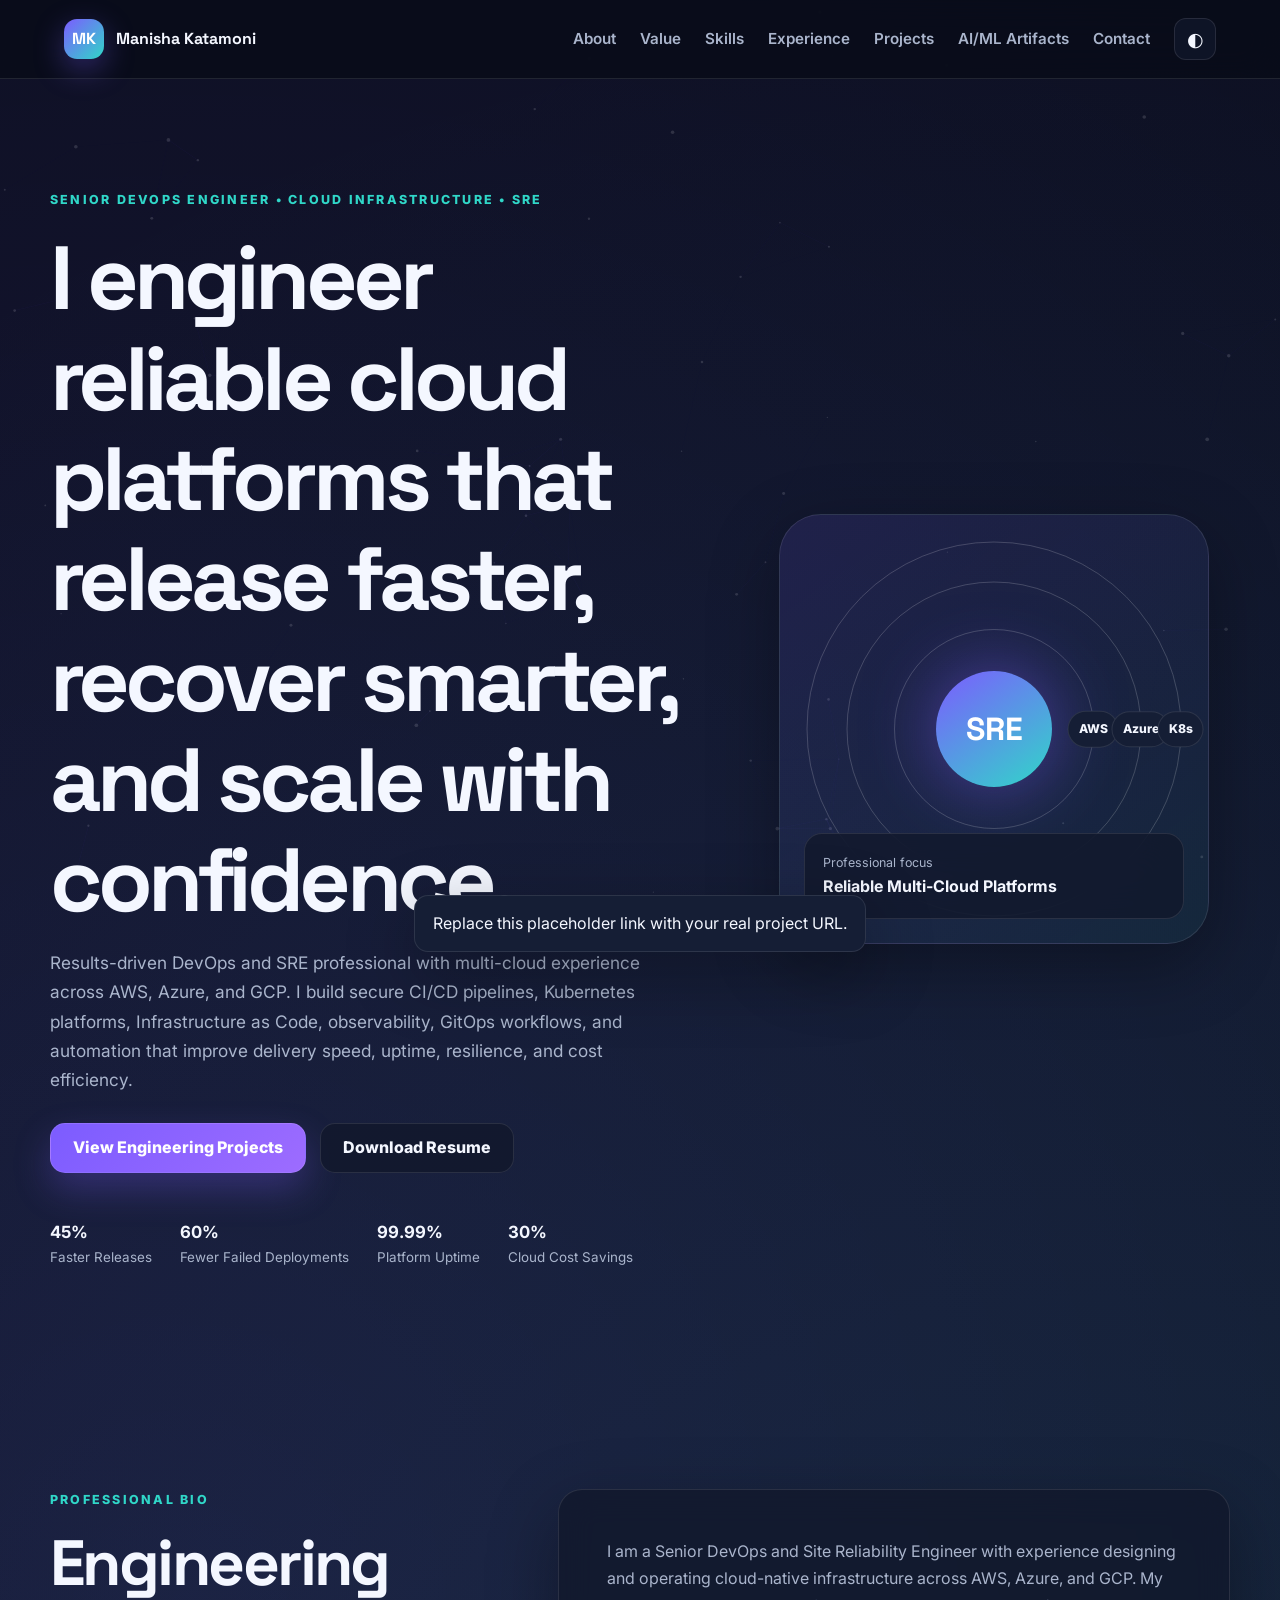
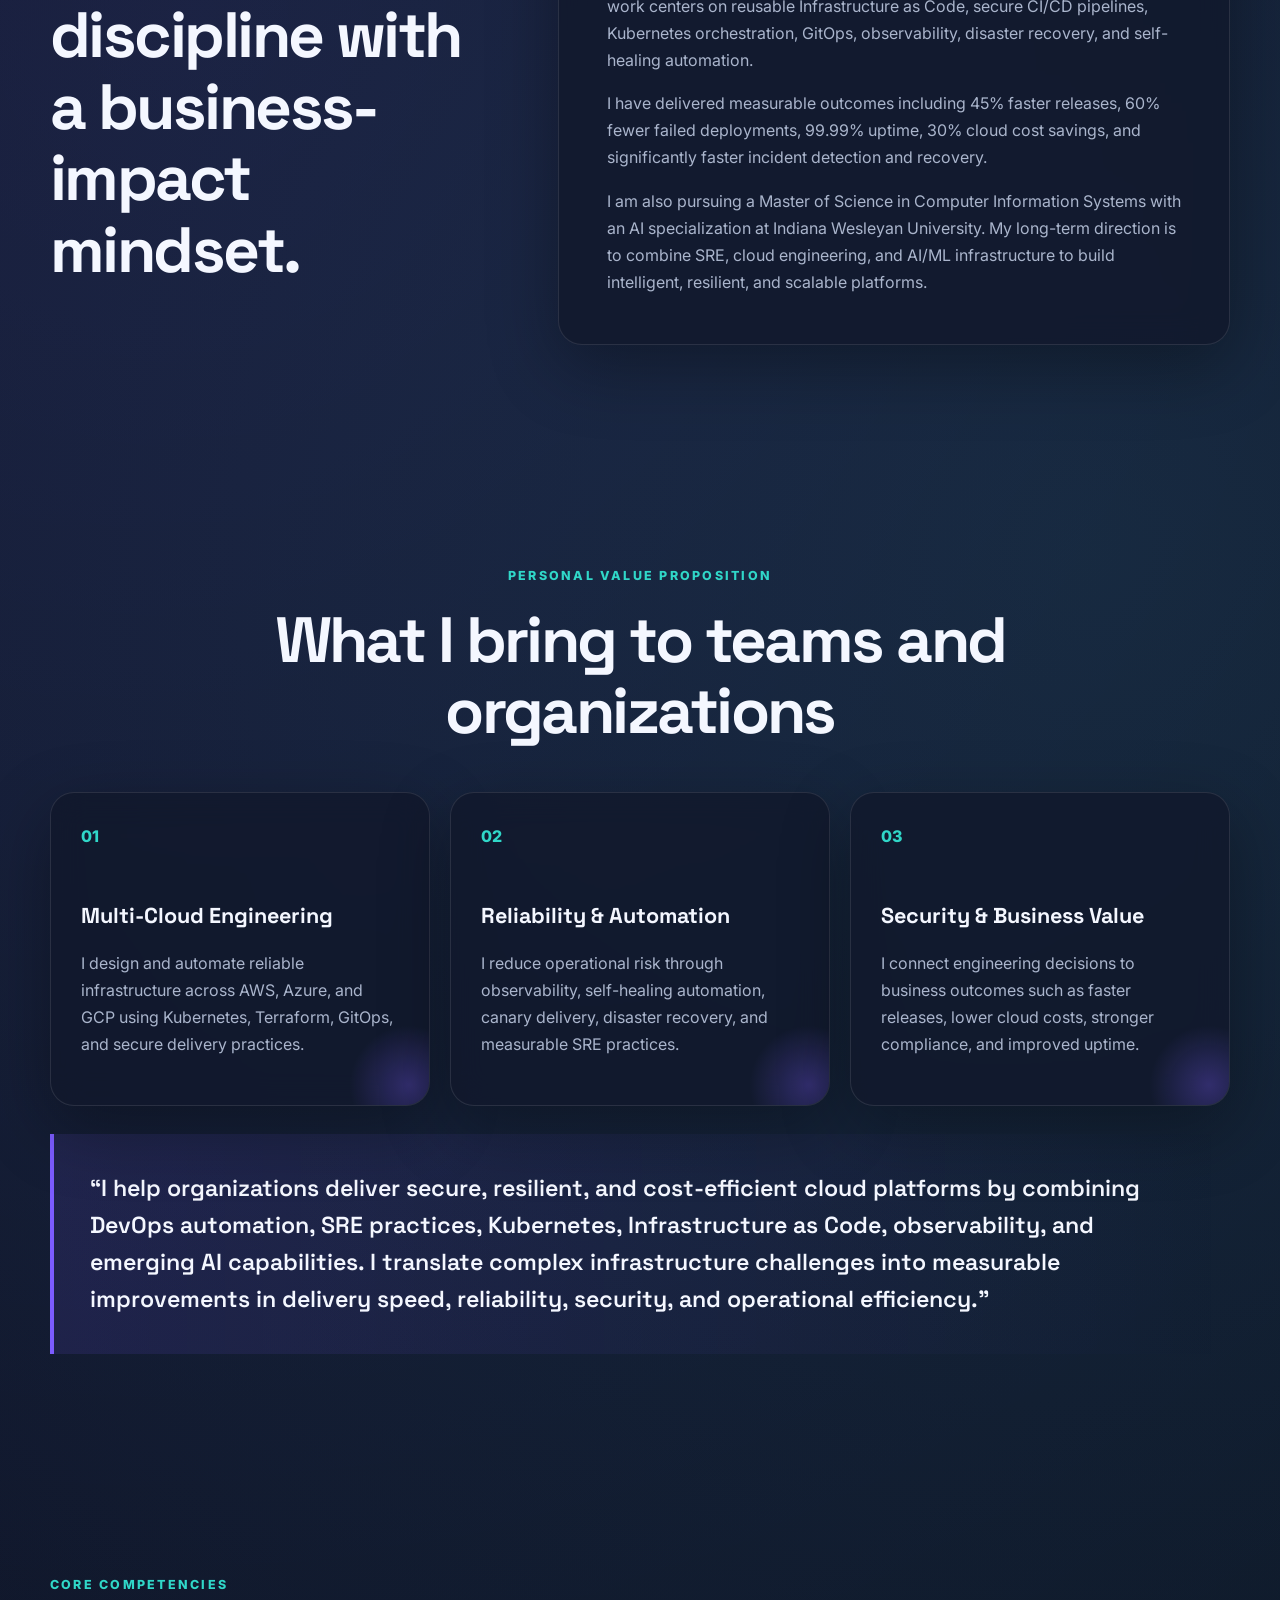
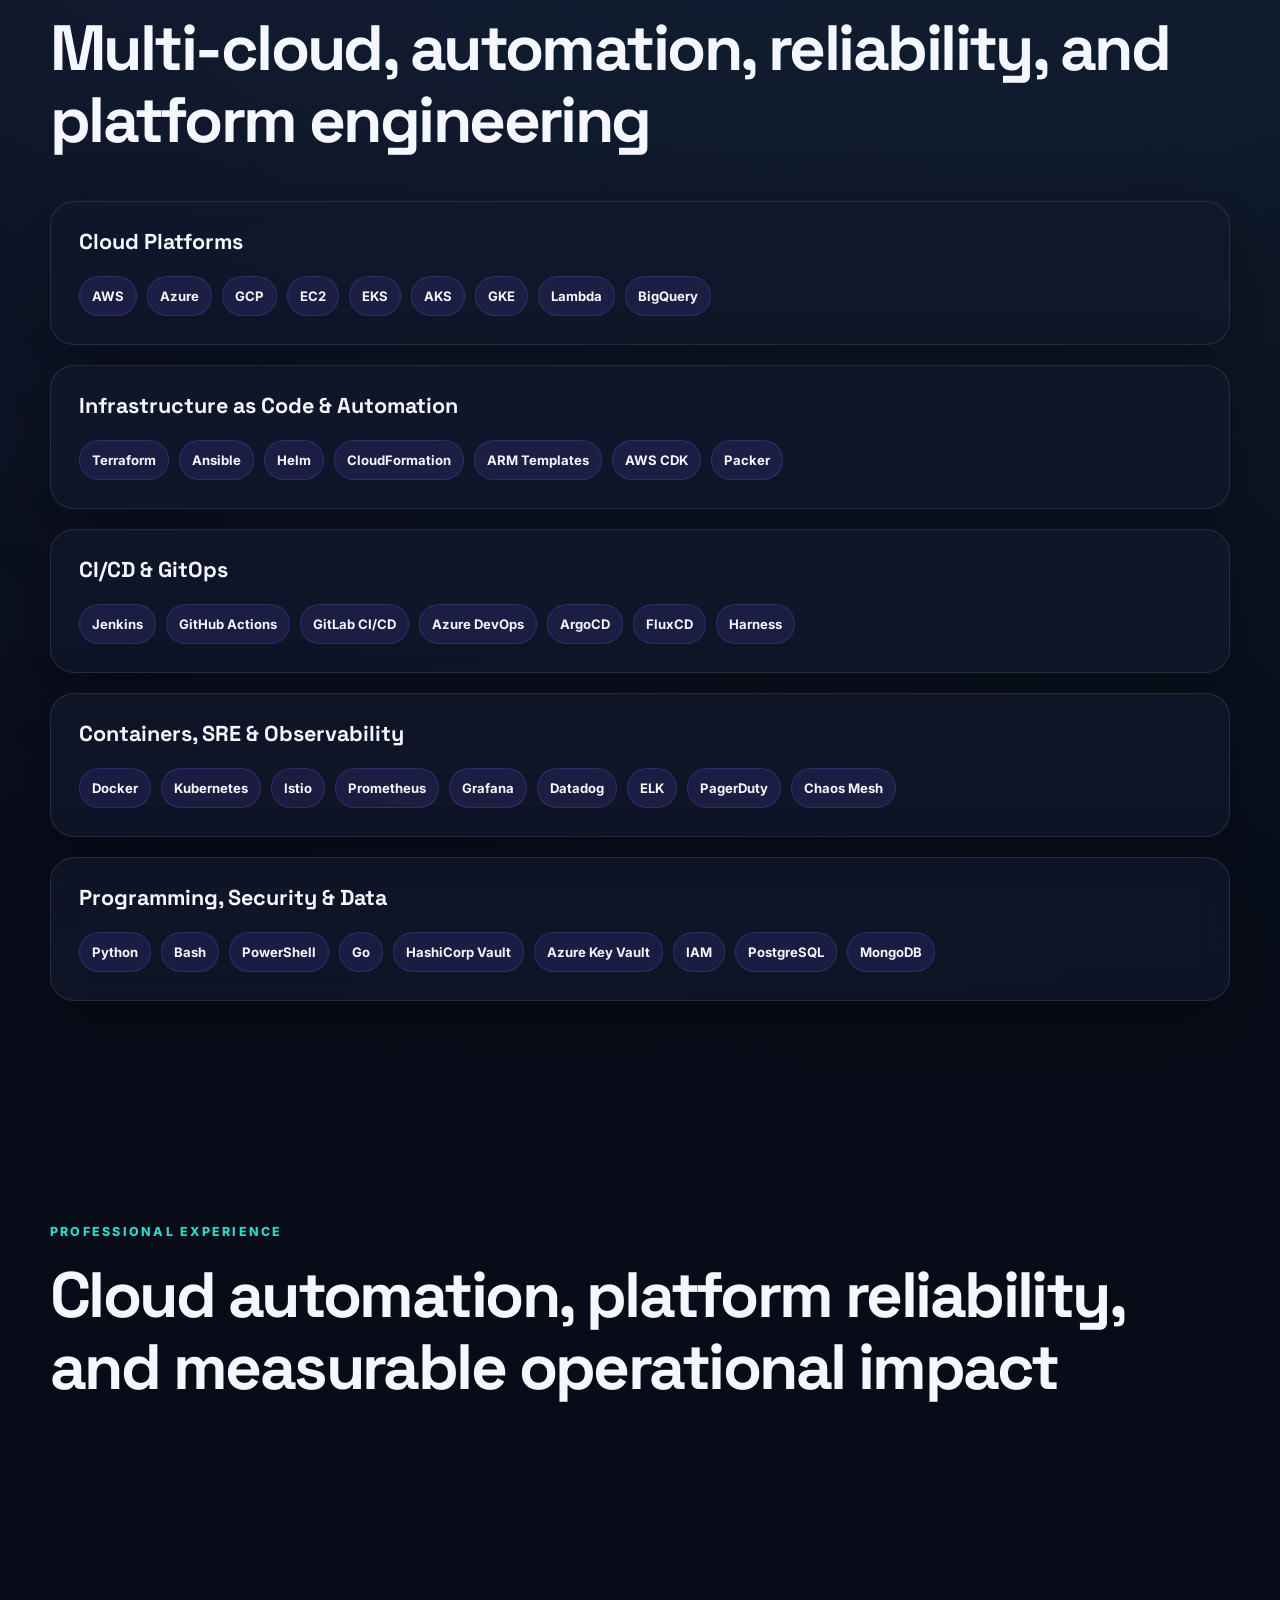
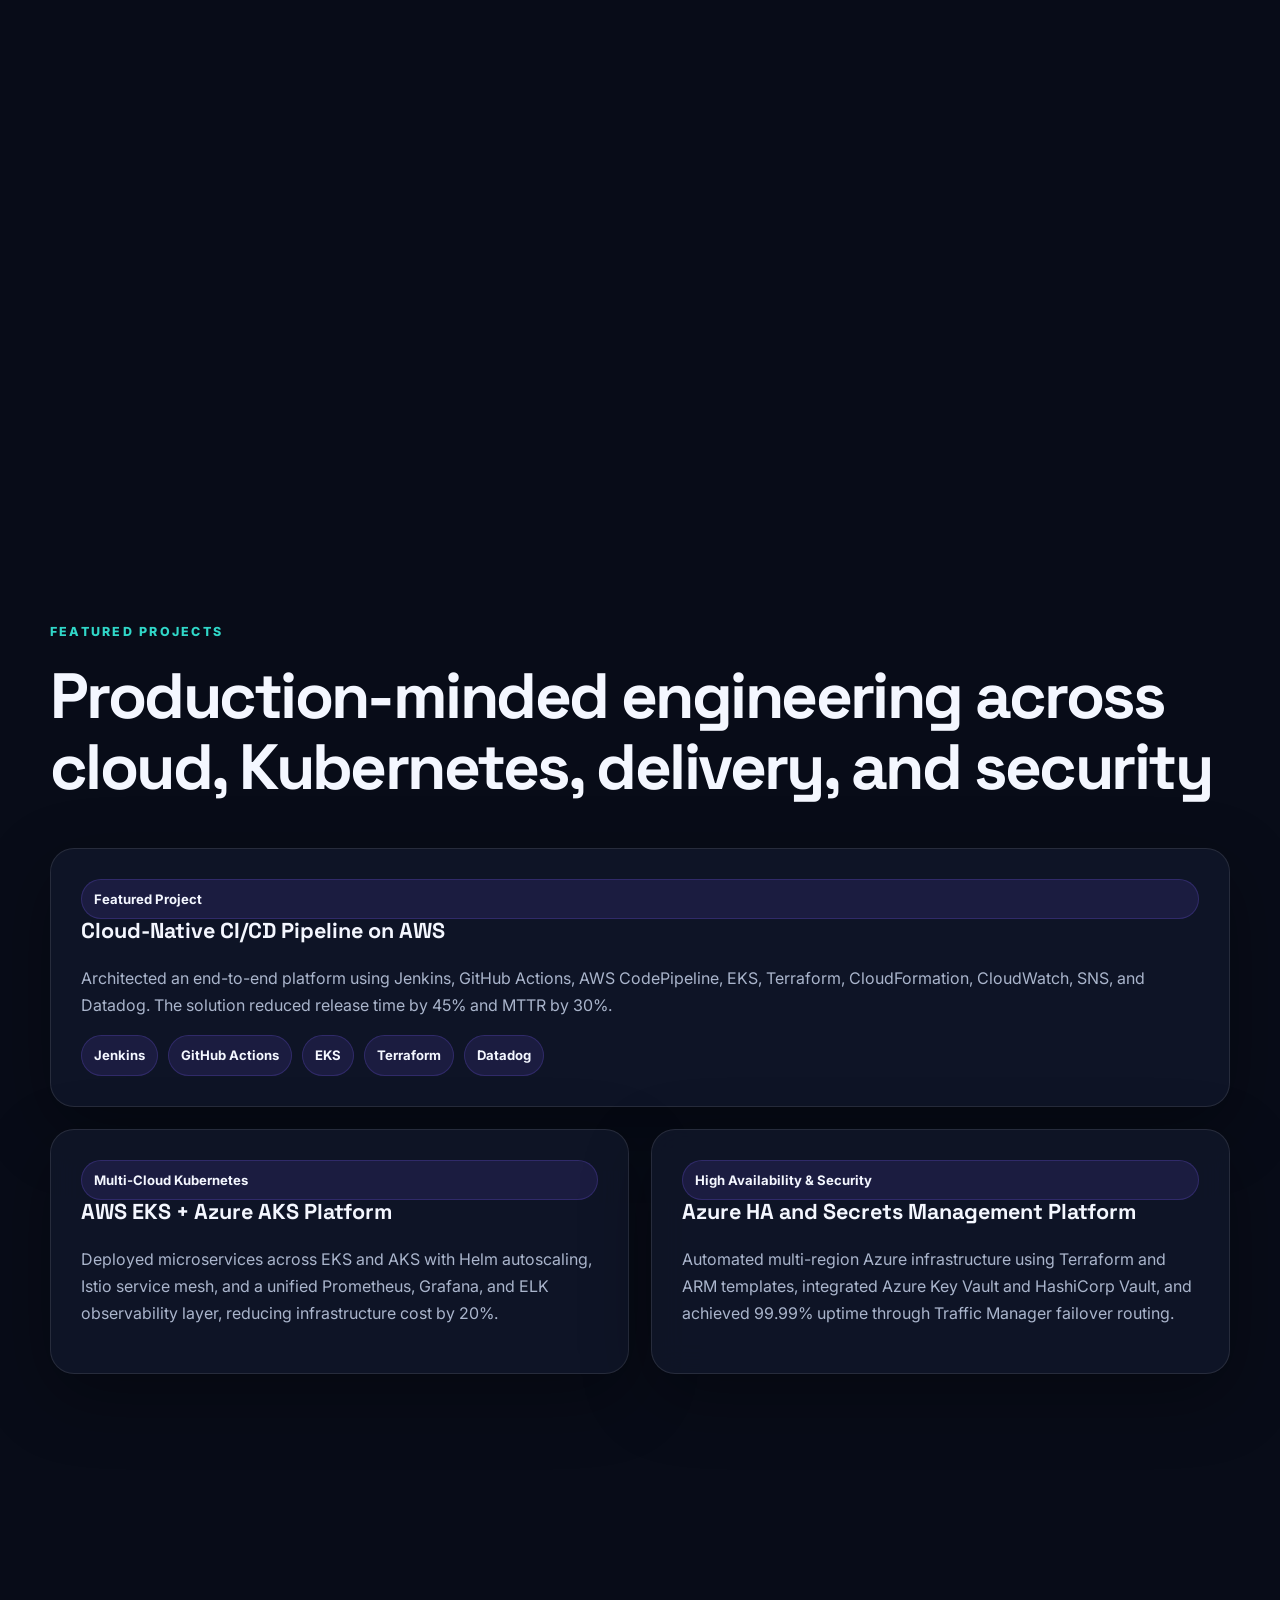
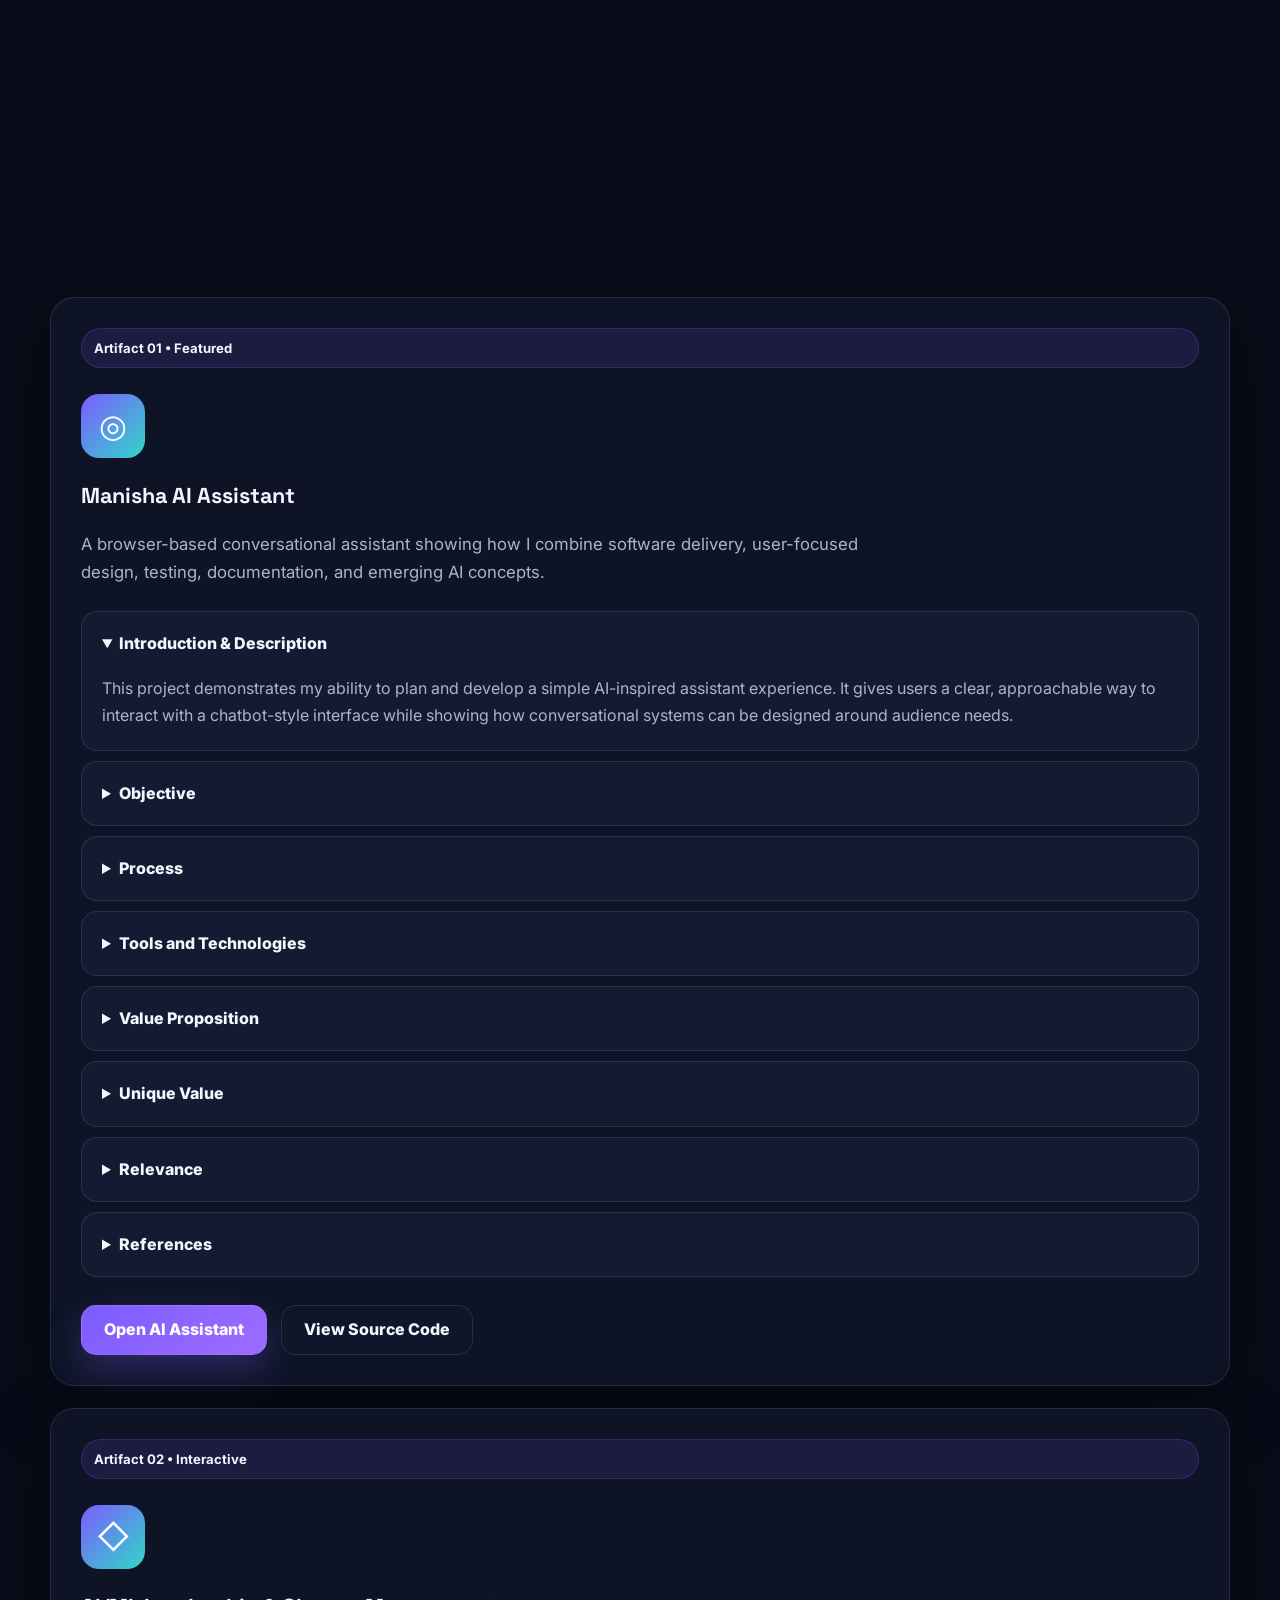
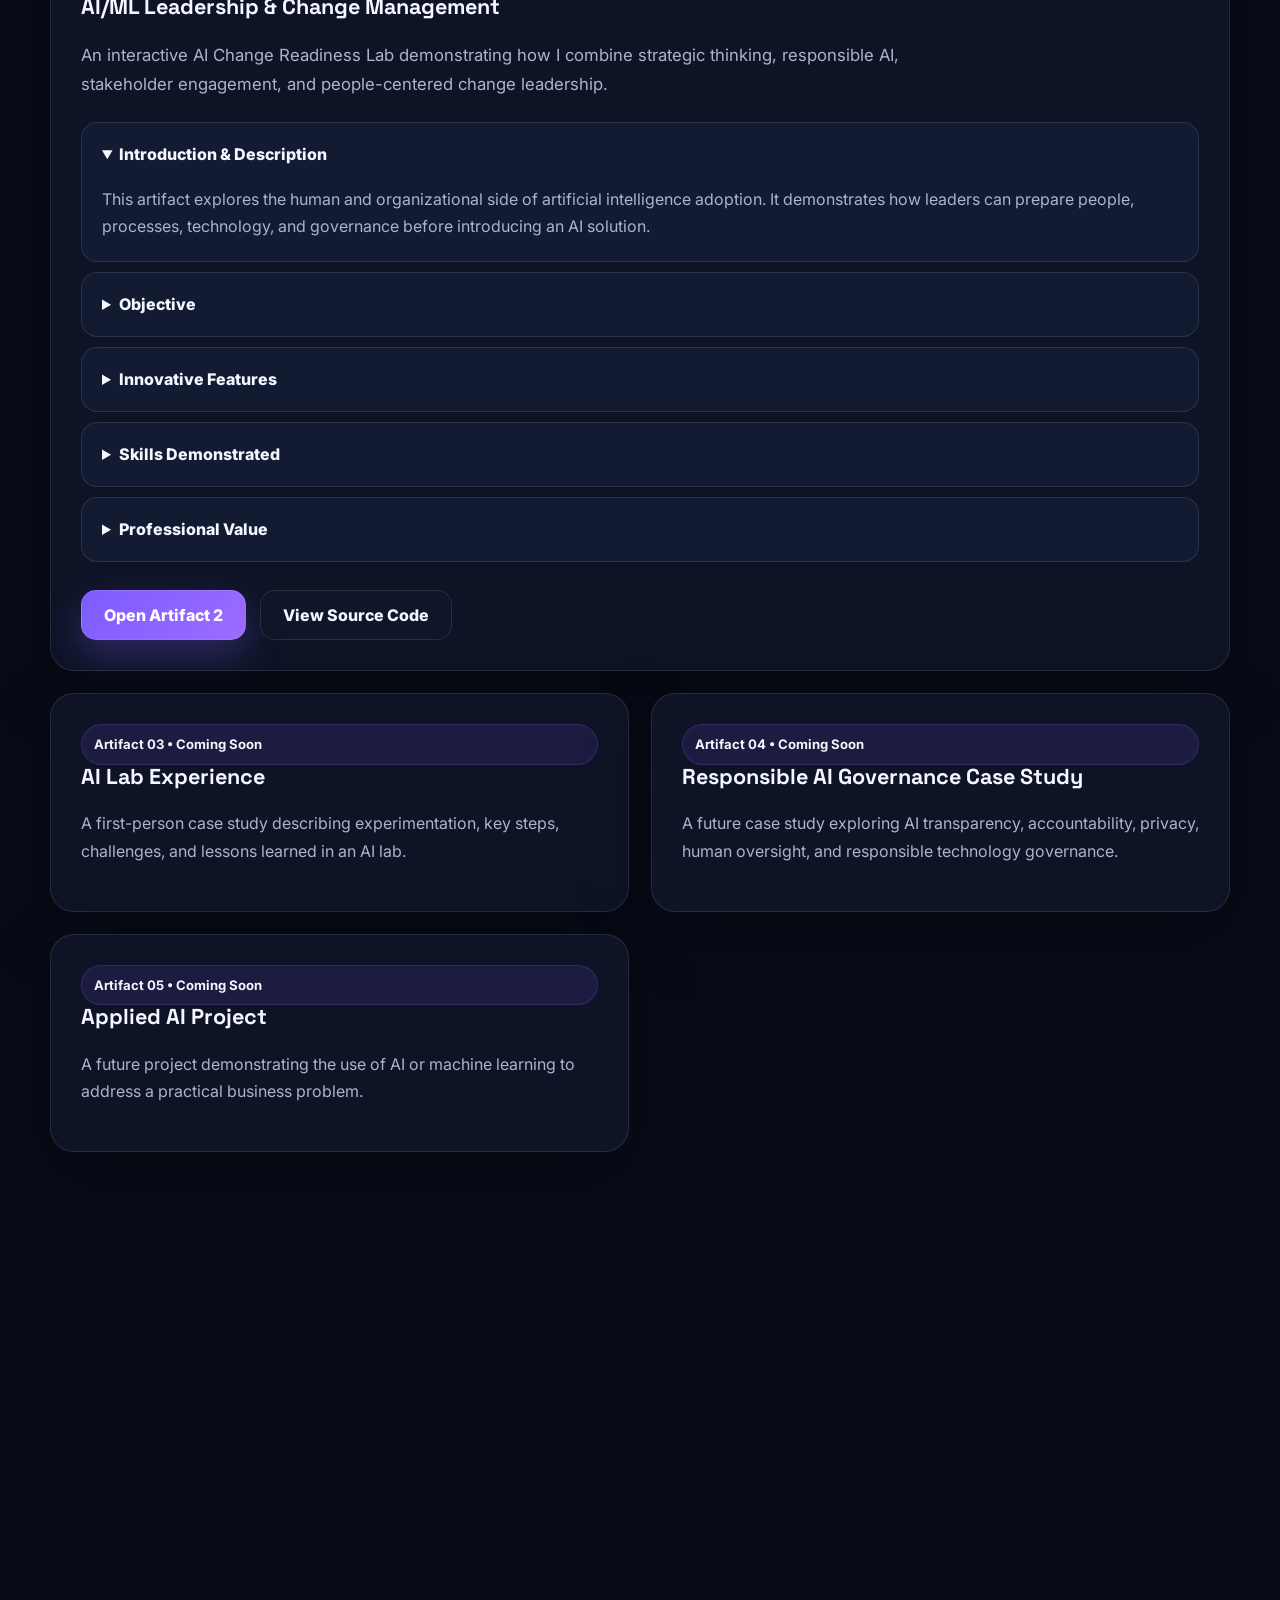
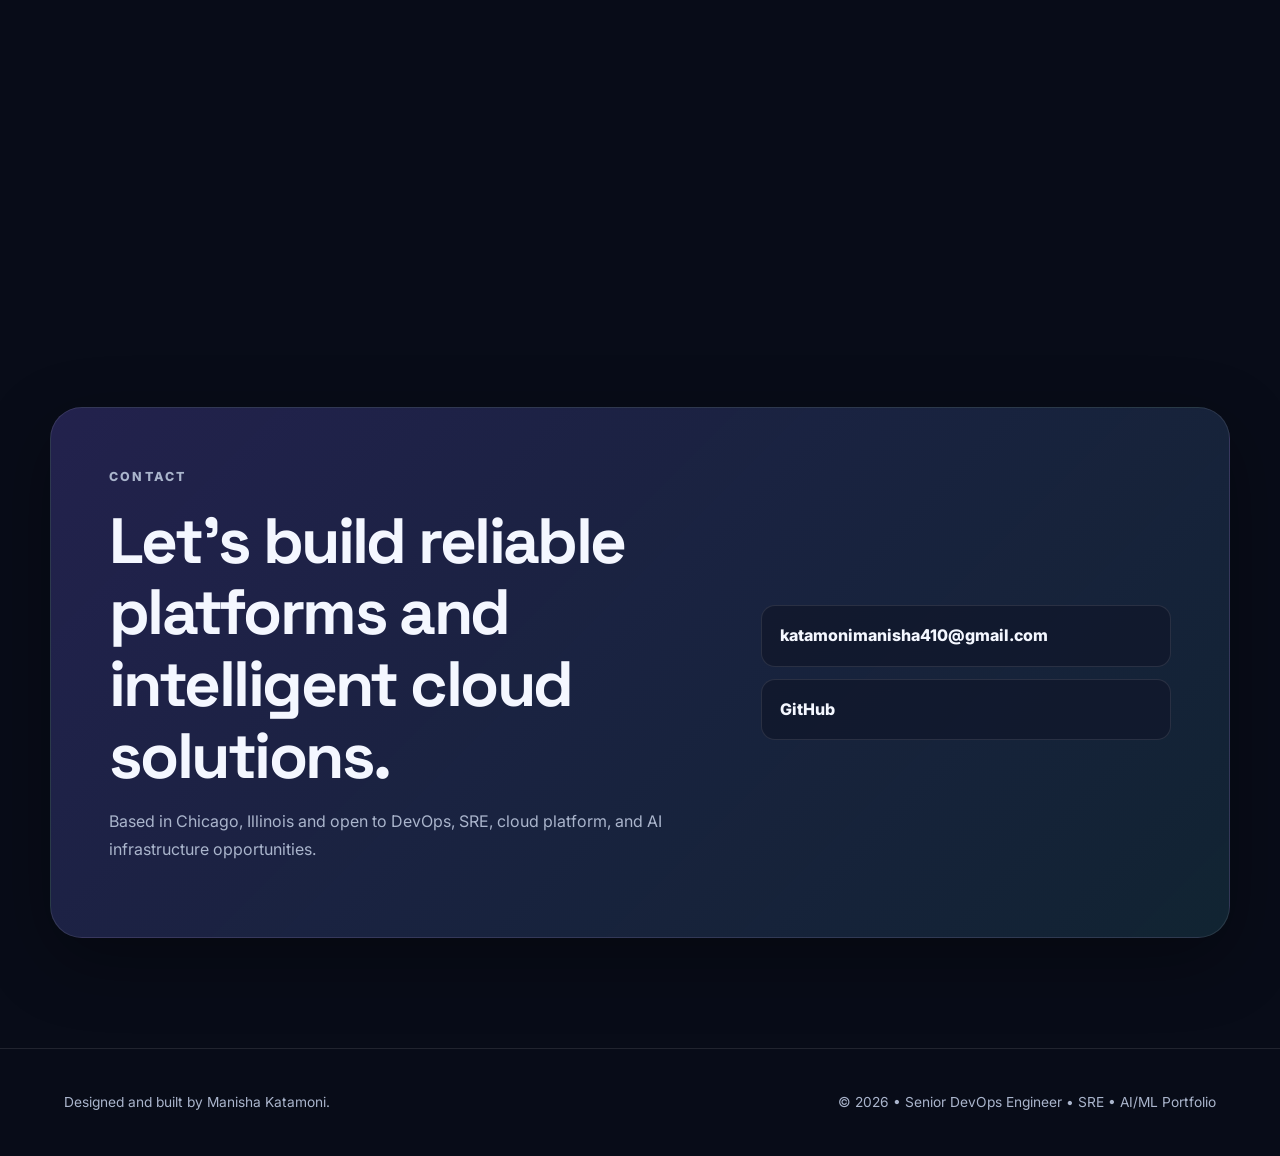
==== manisha-portfolio-github-upload/index.html @ 1274bca4 "Add Artifact 2 to professional portfolio" ====
<!DOCTYPE html>
<html lang="en">
<head>
  <meta charset="UTF-8" />
  <meta name="viewport" content="width=device-width, initial-scale=1.0" />
  <meta name="description" content="Manisha Katamoni — Senior DevOps Engineer, Cloud Infrastructure Engineer, SRE, and AI/ML graduate student." />
  <meta name="keywords" content="Manisha Katamoni, AI, Machine Learning, DevOps, Cloud, Portfolio, GitHub Pages" />
  <meta name="author" content="Manisha Katamoni" />
  <meta property="og:title" content="Manisha Katamoni | AI & ML Portfolio" />
  <meta property="og:description" content="A professional portfolio showcasing AI, ML, DevOps, cloud, and automation projects." />
  <meta property="og:type" content="website" />
  <meta name="theme-color" content="#0b1020" />
  <title>Manisha Katamoni | Senior DevOps Engineer & SRE</title>
  <link rel="icon" href="assets/favicon.svg" type="image/svg+xml" />
  <link rel="stylesheet" href="styles.css" />
</head>
<body>
  <canvas id="neuralCanvas" aria-hidden="true"></canvas>

  <header class="site-header">
    <a class="brand" href="#home" aria-label="Go to home">
      <span class="brand-mark">MK</span>
      <span>Manisha Katamoni</span>
    </a>

    <button class="menu-button" id="menuButton" aria-label="Open navigation" aria-expanded="false">
      <span></span><span></span><span></span>
    </button>

    <nav id="siteNav" aria-label="Primary navigation">
      <a href="#about">About</a>
      <a href="#value">Value</a>
      <a href="#skills">Skills</a>
      <a href="#experience">Experience</a>
      <a href="#projects">Projects</a>
      <a href="#artifacts">AI/ML Artifacts</a>
      <a href="#contact">Contact</a>
    </nav>

    <button class="theme-button" id="themeButton" aria-label="Toggle color theme">◐</button>
  </header>

  <main>
    <section class="hero section" id="home">
      <div class="hero-copy reveal">
        <p class="eyebrow">Senior DevOps Engineer • Cloud Infrastructure • SRE</p>
        <h1>I engineer reliable cloud platforms that release faster, recover smarter, and scale with confidence.</h1>
        <p class="hero-text">Results-driven DevOps and SRE professional with multi-cloud experience across AWS, Azure, and GCP. I build secure CI/CD pipelines, Kubernetes platforms, Infrastructure as Code, observability, GitOps workflows, and automation that improve delivery speed, uptime, resilience, and cost efficiency.</p>
        <div class="hero-actions">
          <a class="button primary" href="#projects">View Engineering Projects</a>
          <a class="button secondary" href="assets/Manisha_Katamoni_Resume.docx" download>Download Resume</a>
        </div>
        <div class="quick-stats" aria-label="Professional highlights">
          <div><strong>45%</strong><span>Faster Releases</span></div>
          <div><strong>60%</strong><span>Fewer Failed Deployments</span></div>
          <div><strong>99.99%</strong><span>Platform Uptime</span></div>
          <div><strong>30%</strong><span>Cloud Cost Savings</span></div>
        </div>
      </div>
      <div class="hero-visual reveal">
        <div class="orbit-card">
          <div class="core">SRE</div>
          <span class="orbit orbit-one"><i>AWS</i></span>
          <span class="orbit orbit-two"><i>Azure</i></span>
          <span class="orbit orbit-three"><i>K8s</i></span>
          <div class="signal-card"><span>Professional focus</span><strong>Reliable Multi-Cloud Platforms</strong></div>
        </div>
      </div>
    </section>

    <section class="section two-column" id="about">
      <div class="section-heading reveal"><p class="eyebrow">Professional Bio</p><h2>Engineering discipline with a business-impact mindset.</h2></div>
      <div class="content-card reveal">
        <p>I am a Senior DevOps and Site Reliability Engineer with experience designing and operating cloud-native infrastructure across AWS, Azure, and GCP. My work centers on reusable Infrastructure as Code, secure CI/CD pipelines, Kubernetes orchestration, GitOps, observability, disaster recovery, and self-healing automation.</p>
        <p>I have delivered measurable outcomes including 45% faster releases, 60% fewer failed deployments, 99.99% uptime, 30% cloud cost savings, and significantly faster incident detection and recovery.</p>
        <p>I am also pursuing a Master of Science in Computer Information Systems with an AI specialization at Indiana Wesleyan University. My long-term direction is to combine SRE, cloud engineering, and AI/ML infrastructure to build intelligent, resilient, and scalable platforms.</p>
      </div>
    </section>

    <section class="section value-section" id="value">
      <div class="section-heading centered reveal">
        <p class="eyebrow">Personal Value Proposition</p>
        <h2>What I bring to teams and organizations</h2>
      </div>

      <div class="value-grid">
        <article class="value-card reveal">
          <span class="card-number">01</span>
          <h3>Multi-Cloud Engineering</h3>
          <p>I design and automate reliable infrastructure across AWS, Azure, and GCP using Kubernetes, Terraform, GitOps, and secure delivery practices.</p>
        </article>

        <article class="value-card reveal">
          <span class="card-number">02</span>
          <h3>Reliability & Automation</h3>
          <p>I reduce operational risk through observability, self-healing automation, canary delivery, disaster recovery, and measurable SRE practices.</p>
        </article>

        <article class="value-card reveal">
          <span class="card-number">03</span>
          <h3>Security & Business Value</h3>
          <p>I connect engineering decisions to business outcomes such as faster releases, lower cloud costs, stronger compliance, and improved uptime.</p>
        </article>
      </div>

      <blockquote class="statement reveal">“I help organizations deliver secure, resilient, and cost-efficient cloud platforms by combining DevOps automation, SRE practices, Kubernetes, Infrastructure as Code, observability, and emerging AI capabilities. I translate complex infrastructure challenges into measurable improvements in delivery speed, reliability, security, and operational efficiency.”</blockquote>
    </section>

    <section class="section" id="skills">
      <div class="section-heading reveal"><p class="eyebrow">Core Competencies</p><h2>Multi-cloud, automation, reliability, and platform engineering</h2></div>
      <div class="skills-layout">
        <div class="skill-group reveal"><h3>Cloud Platforms</h3><div class="tag-list"><span>AWS</span><span>Azure</span><span>GCP</span><span>EC2</span><span>EKS</span><span>AKS</span><span>GKE</span><span>Lambda</span><span>BigQuery</span></div></div>
        <div class="skill-group reveal"><h3>Infrastructure as Code & Automation</h3><div class="tag-list"><span>Terraform</span><span>Ansible</span><span>Helm</span><span>CloudFormation</span><span>ARM Templates</span><span>AWS CDK</span><span>Packer</span></div></div>
        <div class="skill-group reveal"><h3>CI/CD & GitOps</h3><div class="tag-list"><span>Jenkins</span><span>GitHub Actions</span><span>GitLab CI/CD</span><span>Azure DevOps</span><span>ArgoCD</span><span>FluxCD</span><span>Harness</span></div></div>
        <div class="skill-group reveal"><h3>Containers, SRE & Observability</h3><div class="tag-list"><span>Docker</span><span>Kubernetes</span><span>Istio</span><span>Prometheus</span><span>Grafana</span><span>Datadog</span><span>ELK</span><span>PagerDuty</span><span>Chaos Mesh</span></div></div>
        <div class="skill-group reveal"><h3>Programming, Security & Data</h3><div class="tag-list"><span>Python</span><span>Bash</span><span>PowerShell</span><span>Go</span><span>HashiCorp Vault</span><span>Azure Key Vault</span><span>IAM</span><span>PostgreSQL</span><span>MongoDB</span></div></div>
      </div>
    </section>


    <section class="section" id="experience">
      <div class="section-heading reveal"><p class="eyebrow">Professional Experience</p><h2>Cloud automation, platform reliability, and measurable operational impact</h2></div>
      <div class="artifact-grid">
        <article class="artifact-card featured reveal"><div class="artifact-badge">Jan 2024 – Apr 2026</div><h3>DevOps Engineer — Biztegy Analytics Inc</h3><p>Built reusable Terraform modules and Ansible playbooks, deployed AKS workloads with Docker and Helm, accelerated release velocity through GitHub Actions and Jenkins, reduced AWS costs, strengthened observability, and integrated Azure Key Vault and HashiCorp Vault.</p><div class="tag-list"><span>40% faster provisioning</span><span>45% faster releases</span><span>30% lower cloud cost</span><span>99.99% uptime</span></div></article>
        <article class="artifact-card reveal"><div class="artifact-badge">Jan 2023 – Jan 2024</div><h3>Site Reliability Engineer — MAXSOFT</h3><p>Defined SLIs and SLOs, automated Kubernetes recovery with Python and Ansible, introduced canary delivery and ArgoCD, optimized EKS autoscaling, and designed disaster recovery with a two-hour RTO and 30-minute RPO.</p></article>
        <article class="artifact-card reveal"><div class="artifact-badge">Oct 2020 – Dec 2021</div><h3>AWS DevOps Engineer Intern — RSM Technologies</h3><p>Automated AWS deployments with Jenkins and GitHub Actions, improved IAM and VPC security, introduced Terraform and CloudFormation, deployed Docker workloads to ECS Fargate, and created CloudWatch and SNS monitoring.</p></article>
      </div>
    </section>

    <section class="section" id="projects">
      <div class="section-heading reveal"><p class="eyebrow">Featured Projects</p><h2>Production-minded engineering across cloud, Kubernetes, delivery, and security</h2></div>
      <div class="artifact-grid">
        <article class="artifact-card featured reveal"><div class="artifact-badge">Featured Project</div><h3>Cloud-Native CI/CD Pipeline on AWS</h3><p>Architected an end-to-end platform using Jenkins, GitHub Actions, AWS CodePipeline, EKS, Terraform, CloudFormation, CloudWatch, SNS, and Datadog. The solution reduced release time by 45% and MTTR by 30%.</p><div class="tag-list"><span>Jenkins</span><span>GitHub Actions</span><span>EKS</span><span>Terraform</span><span>Datadog</span></div></article>
        <article class="artifact-card reveal"><div class="artifact-badge">Multi-Cloud Kubernetes</div><h3>AWS EKS + Azure AKS Platform</h3><p>Deployed microservices across EKS and AKS with Helm autoscaling, Istio service mesh, and a unified Prometheus, Grafana, and ELK observability layer, reducing infrastructure cost by 20%.</p></article>
        <article class="artifact-card reveal"><div class="artifact-badge">High Availability & Security</div><h3>Azure HA and Secrets Management Platform</h3><p>Automated multi-region Azure infrastructure using Terraform and ARM templates, integrated Azure Key Vault and HashiCorp Vault, and achieved 99.99% uptime through Traffic Manager failover routing.</p></article>
      </div>
    </section>

    <section class="section" id="artifacts">
      <div class="section-heading reveal">
        <p class="eyebrow">AI/ML Professional Portfolio</p>
        <h2>Extending cloud and DevOps expertise into intelligent systems</h2>
        <p class="section-intro">
          Each artifact explains what I created, why I created it, how I completed it, and the value
          it provides to instructors, recruiters, technical teams, and other learners.
        </p>
      </div>

      <div class="artifact-grid">
        <article class="artifact-card featured reveal">
          <div class="artifact-badge">Artifact 01 • Featured</div>
          <div class="artifact-icon">◎</div>
          <h3>Manisha AI Assistant</h3>
          <p class="artifact-summary">
            A browser-based conversational assistant showing how I combine software delivery, user-focused design, testing, documentation, and emerging AI concepts.
          </p>

          <div class="artifact-details">
            <details open>
              <summary>Introduction & Description</summary>
              <p>
                This project demonstrates my ability to plan and develop a simple AI-inspired
                assistant experience. It gives users a clear, approachable way to interact with a
                chatbot-style interface while showing how conversational systems can be designed
                around audience needs.
              </p>
            </details>

            <details>
              <summary>Objective</summary>
              <p>
                To understand the fundamentals of AI assistants and create an accessible application
                that demonstrates conversation flow, user interaction, testing, and practical software delivery.
              </p>
            </details>

            <details>
              <summary>Process</summary>
              <ol>
                <li>Defined the assistant's purpose, audience, rules, and success criteria.</li>
                <li>Designed a simple conversation flow and user interface.</li>
                <li>Developed the project using browser-based technologies.</li>
                <li>Created test scenarios for expected and unexpected user inputs.</li>
                <li>Published the project so an instructor or recruiter could access it.</li>
              </ol>
            </details>

            <details>
              <summary>Tools and Technologies</summary>
              <p>HTML, CSS, JavaScript, Git, GitHub, GitHub Pages, and generative AI for planning and testing.</p>
            </details>

            <details>
              <summary>Value Proposition</summary>
              <p>
                This artifact demonstrates that I can translate AI concepts into a practical and
                understandable user experience while applying software development, documentation,
                testing, and deployment skills.
              </p>
            </details>

            <details>
              <summary>Unique Value</summary>
              <p>
                The project connects my existing engineering background with my developing AI skills.
                It shows not only that I can build a working application, but also that I can explain
                its purpose and make it accessible to a broad audience.
              </p>
            </details>

            <details>
              <summary>Relevance</summary>
              <p>
                This artifact is relevant to instructors, hiring managers, and technical teams because
                it provides visible evidence of problem-solving, communication, web development,
                project organization, and AI-focused learning.
              </p>
            </details>

            <details>
              <summary>References</summary>
              <p>GitHub documentation, course learning materials, and project testing notes.</p>
            </details>
          </div>

          <div class="artifact-actions">
            <a class="button primary" href="https://m25022000.github.io/manisha-AI-Assistent/" target="_blank" rel="noreferrer">Open AI Assistant</a>
            <a class="button secondary" href="https://github.com/m25022000/manisha-AI-Assistent" target="_blank" rel="noreferrer">View Source Code</a>
          </div>
        </article>

        <article class="artifact-card featured reveal">
          <div class="artifact-badge">Artifact 02 • Interactive</div>
          <div class="artifact-icon">◇</div>
          <h3>AI/ML Leadership & Change Management</h3>
          <p class="artifact-summary">
            An interactive AI Change Readiness Lab demonstrating how I combine strategic thinking,
            responsible AI, stakeholder engagement, and people-centered change leadership.
          </p>

          <div class="artifact-details">
            <details open>
              <summary>Introduction & Description</summary>
              <p>
                This artifact explores the human and organizational side of artificial intelligence
                adoption. It demonstrates how leaders can prepare people, processes, technology, and
                governance before introducing an AI solution.
              </p>
            </details>

            <details>
              <summary>Objective</summary>
              <p>
                To demonstrate my ability to evaluate organizational AI readiness, communicate change,
                address stakeholder concerns, and support responsible adoption of intelligent technologies.
              </p>
            </details>

            <details>
              <summary>Innovative Features</summary>
              <p>
                The artifact includes an interactive AI Change Readiness Lab with readiness indicators
                for people, process, technology, and governance. It also includes a Leadership Decision
                Simulator for employee resistance, ethical concerns, skills gaps, and low adoption.
              </p>
            </details>

            <details>
              <summary>Skills Demonstrated</summary>
              <p>
                AI leadership, change management, strategic planning, responsible AI, communication,
                stakeholder engagement, decision-making, and continuous learning.
              </p>
            </details>

            <details>
              <summary>Professional Value</summary>
              <p>
                This artifact shows that I understand both the technical and human dimensions of AI
                transformation. It is relevant to AI/ML leadership, DevOps, cloud architecture, platform
                engineering, technology consulting, and organizational change roles.
              </p>
            </details>
          </div>

          <div class="artifact-actions">
            <a class="button primary" href="artifact-2/" target="_blank" rel="noreferrer">Open Artifact 2</a>
            <a class="button secondary" href="https://github.com/m25022000/manisha-portfolio/tree/main/artifact-2" target="_blank" rel="noreferrer">View Source Code</a>
          </div>
        </article>

        <article class="artifact-card reveal">
          <div class="artifact-badge">Artifact 03 • Coming Soon</div>
          <h3>AI Lab Experience</h3>
          <p>A first-person case study describing experimentation, key steps, challenges, and lessons learned in an AI lab.</p>
        </article>

        <article class="artifact-card reveal">
          <div class="artifact-badge">Artifact 04 • Coming Soon</div>
          <h3>Responsible AI Governance Case Study</h3>
          <p>A future case study exploring AI transparency, accountability, privacy, human oversight, and responsible technology governance.</p>
        </article>

        <article class="artifact-card reveal">
          <div class="artifact-badge">Artifact 05 • Coming Soon</div>
          <h3>Applied AI Project</h3>
          <p>A future project demonstrating the use of AI or machine learning to address a practical business problem.</p>
        </article>
      </div>
    </section>

    <section class="section journey">
      <div class="section-heading reveal">
        <p class="eyebrow">Learning Journey</p>
        <h2>How I approach professional growth</h2>
      </div>

      <div class="journey-track">
        <div class="journey-step reveal"><span>1</span><h3>Explore</h3><p>Learn new concepts and examine how they are used.</p></div>
        <div class="journey-step reveal"><span>2</span><h3>Apply</h3><p>Turn knowledge into a project, experiment, or artifact.</p></div>
        <div class="journey-step reveal"><span>3</span><h3>Reflect</h3><p>Identify lessons, challenges, feedback, and improvements.</p></div>
        <div class="journey-step reveal"><span>4</span><h3>Share</h3><p>Communicate the work clearly for a specific audience.</p></div>
      </div>
    </section>

    <section class="section contact-section" id="contact">
      <div class="contact-card reveal">
        <div>
          <p class="eyebrow">Contact</p>
          <h2>Let’s build reliable platforms and intelligent cloud solutions.</h2>
          <p>
            Based in Chicago, Illinois and open to DevOps, SRE, cloud platform, and AI infrastructure opportunities.
          </p>
        </div>

        <div class="contact-links">
          <a href="mailto:katamonimanisha410@gmail.com">katamonimanisha410@gmail.com</a>
          <a href="https://github.com/m25022000" target="_blank" rel="noreferrer">GitHub</a>
        </div>
      </div>
    </section>
  </main>

  <footer>
    <p>Designed and built by Manisha Katamoni.</p>
    <p>© <span id="currentYear"></span> • Senior DevOps Engineer • SRE • AI/ML Portfolio</p>
  </footer>

  <div class="toast" id="toast" role="status" aria-live="polite">
    Replace this placeholder link with your real project URL.
  </div>

  <script src="script.js"></script>
</body>
</html>
---- manisha-portfolio-github-upload/styles.css ----
@import url('https://fonts.googleapis.com/css2?family=Inter:wght@400;500;600;700;800&family=Space+Grotesk:wght@500;600;700&display=swap');

:root {
  --bg: #080c18;
  --bg-soft: #10172a;
  --surface: rgba(17, 24, 43, 0.78);
  --surface-strong: #151e35;
  --text: #f4f7ff;
  --muted: #aab5cc;
  --line: rgba(255,255,255,.1);
  --accent: #7c5cff;
  --accent-2: #30d7c8;
  --accent-3: #ffb86b;
  --shadow: 0 22px 70px rgba(0,0,0,.32);
  --radius: 24px;
}

body.light {
  --bg: #f5f7fb;
  --bg-soft: #e9edf6;
  --surface: rgba(255,255,255,.82);
  --surface-strong: #ffffff;
  --text: #12182a;
  --muted: #5d6880;
  --line: rgba(18,24,42,.1);
  --shadow: 0 22px 60px rgba(31,45,80,.12);
}

* { box-sizing: border-box; }

html {
  scroll-behavior: smooth;
  scroll-padding-top: 90px;
}

body {
  margin: 0;
  background:
    radial-gradient(circle at 15% 15%, rgba(124,92,255,.15), transparent 30%),
    radial-gradient(circle at 85% 20%, rgba(48,215,200,.12), transparent 25%),
    var(--bg);
  color: var(--text);
  font-family: Inter, sans-serif;
  line-height: 1.7;
  transition: background .3s ease, color .3s ease;
}

a { color: inherit; text-decoration: none; }
button { font: inherit; }

#neuralCanvas {
  position: fixed;
  inset: 0;
  width: 100%;
  height: 100%;
  z-index: -1;
  opacity: .45;
  pointer-events: none;
}

.site-header {
  position: sticky;
  top: 0;
  z-index: 20;
  display: grid;
  grid-template-columns: auto 1fr auto;
  align-items: center;
  gap: 24px;
  padding: 18px clamp(20px, 5vw, 72px);
  background: color-mix(in srgb, var(--bg) 78%, transparent);
  backdrop-filter: blur(18px);
  border-bottom: 1px solid var(--line);
}

.brand {
  display: flex;
  align-items: center;
  gap: 12px;
  font-family: "Space Grotesk", sans-serif;
  font-weight: 700;
}

.brand-mark {
  display: grid;
  place-items: center;
  width: 40px;
  height: 40px;
  border-radius: 13px;
  background: linear-gradient(135deg, var(--accent), var(--accent-2));
  color: white;
  box-shadow: 0 10px 30px rgba(124,92,255,.35);
}

nav {
  justify-self: end;
  display: flex;
  gap: 24px;
}

nav a {
  color: var(--muted);
  font-size: .95rem;
  font-weight: 600;
  transition: color .2s ease;
}

nav a:hover { color: var(--text); }

.theme-button,
.menu-button {
  border: 1px solid var(--line);
  background: var(--surface);
  color: var(--text);
  border-radius: 12px;
  cursor: pointer;
}

.theme-button {
  width: 42px;
  height: 42px;
  font-size: 1.2rem;
}

.menu-button {
  display: none;
  width: 44px;
  height: 44px;
  padding: 10px;
}

.menu-button span {
  display: block;
  height: 2px;
  margin: 5px 0;
  background: currentColor;
}

.section {
  width: min(1180px, calc(100% - 40px));
  margin: 0 auto;
  padding: 110px 0;
}

.hero {
  min-height: calc(100vh - 78px);
  display: grid;
  grid-template-columns: 1.15fr .85fr;
  align-items: center;
  gap: 70px;
}

.eyebrow {
  margin: 0 0 18px;
  color: var(--accent-2);
  font-size: .78rem;
  font-weight: 800;
  letter-spacing: .18em;
  text-transform: uppercase;
}

h1, h2, h3 {
  font-family: "Space Grotesk", sans-serif;
  line-height: 1.12;
}

h1 {
  margin: 0;
  font-size: clamp(3rem, 7vw, 6.4rem);
  letter-spacing: -.055em;
  max-width: 920px;
}

h2 {
  margin: 0;
  font-size: clamp(2.2rem, 5vw, 4.5rem);
  letter-spacing: -.04em;
}

h3 { margin-top: 0; font-size: 1.35rem; }

.hero-text,
.section-intro {
  max-width: 760px;
  color: var(--muted);
  font-size: 1.08rem;
}

.hero-actions,
.artifact-actions {
  display: flex;
  flex-wrap: wrap;
  gap: 14px;
  margin-top: 28px;
}

.button {
  display: inline-flex;
  align-items: center;
  justify-content: center;
  min-height: 50px;
  padding: 0 22px;
  border-radius: 15px;
  border: 1px solid var(--line);
  font-weight: 800;
  transition: transform .2s ease, box-shadow .2s ease, background .2s ease;
}

.button:hover { transform: translateY(-2px); }

.button.primary {
  background: linear-gradient(135deg, var(--accent), #9d6cff);
  color: #fff;
  box-shadow: 0 16px 36px rgba(124,92,255,.28);
}

.button.secondary { background: var(--surface); }

.quick-stats {
  display: flex;
  flex-wrap: wrap;
  gap: 28px;
  margin-top: 45px;
}

.quick-stats div {
  display: flex;
  flex-direction: column;
}

.quick-stats strong { font-size: 1.05rem; }
.quick-stats span { color: var(--muted); font-size: .84rem; }

.hero-visual {
  min-height: 520px;
  display: grid;
  place-items: center;
}

.orbit-card {
  position: relative;
  width: min(430px, 88vw);
  aspect-ratio: 1;
  border: 1px solid var(--line);
  border-radius: 42px;
  background: linear-gradient(145deg, rgba(124,92,255,.13), rgba(48,215,200,.06));
  box-shadow: var(--shadow);
  overflow: hidden;
}

.core {
  position: absolute;
  inset: 50% auto auto 50%;
  transform: translate(-50%, -50%);
  display: grid;
  place-items: center;
  width: 116px;
  height: 116px;
  border-radius: 50%;
  background: linear-gradient(145deg, var(--accent), var(--accent-2));
  color: white;
  font: 800 2rem "Space Grotesk";
  box-shadow: 0 0 70px rgba(124,92,255,.5);
}

.orbit {
  position: absolute;
  inset: 50% auto auto 50%;
  border: 1px solid rgba(255,255,255,.18);
  border-radius: 50%;
  transform: translate(-50%, -50%);
  animation: spin 18s linear infinite;
}

.orbit i {
  position: absolute;
  top: 50%;
  left: 100%;
  transform: translate(-50%, -50%);
  padding: 7px 10px;
  border-radius: 999px;
  background: var(--surface-strong);
  border: 1px solid var(--line);
  color: var(--text);
  font-style: normal;
  font-size: .76rem;
  font-weight: 800;
}

.orbit-one { width: 200px; height: 200px; }
.orbit-two { width: 295px; height: 295px; animation-duration: 25s; animation-direction: reverse; }
.orbit-three { width: 375px; height: 375px; animation-duration: 32s; }

.signal-card {
  position: absolute;
  left: 24px;
  right: 24px;
  bottom: 24px;
  padding: 18px;
  border-radius: 18px;
  background: var(--surface);
  border: 1px solid var(--line);
  backdrop-filter: blur(18px);
}

.signal-card span { display: block; color: var(--muted); font-size: .78rem; }
.signal-card strong { font-size: 1rem; }

@keyframes spin {
  to { transform: translate(-50%, -50%) rotate(360deg); }
}

.two-column {
  display: grid;
  grid-template-columns: .8fr 1.2fr;
  gap: 60px;
}

.section-heading { margin-bottom: 44px; }
.section-heading.centered { text-align: center; }
.section-heading.centered h2 { max-width: 860px; margin-inline: auto; }

.content-card,
.value-card,
.skill-group,
.artifact-card,
.contact-card {
  border: 1px solid var(--line);
  background: var(--surface);
  backdrop-filter: blur(16px);
  box-shadow: var(--shadow);
}

.content-card {
  padding: clamp(26px, 5vw, 48px);
  border-radius: var(--radius);
}

.content-card p { color: var(--muted); }
.content-card p:first-child { margin-top: 0; }
.content-card p:last-child { margin-bottom: 0; }

.value-grid {
  display: grid;
  grid-template-columns: repeat(3, 1fr);
  gap: 20px;
}

.value-card {
  position: relative;
  min-height: 260px;
  padding: 30px;
  border-radius: var(--radius);
  overflow: hidden;
}

.value-card::after {
  content: "";
  position: absolute;
  width: 120px;
  height: 120px;
  right: -40px;
  bottom: -40px;
  border-radius: 50%;
  background: radial-gradient(circle, rgba(124,92,255,.3), transparent 70%);
}

.card-number {
  display: inline-block;
  margin-bottom: 54px;
  color: var(--accent-2);
  font-weight: 800;
}

.value-card p,
.skill-group p,
.artifact-card p { color: var(--muted); }

.statement {
  margin: 28px 0 0;
  padding: 36px;
  border-left: 4px solid var(--accent);
  background: linear-gradient(90deg, rgba(124,92,255,.12), transparent);
  border-radius: 0 var(--radius) var(--radius) 0;
  font: 600 clamp(1.1rem, 2vw, 1.45rem)/1.6 "Space Grotesk";
}

.skills-layout {
  display: grid;
  gap: 20px;
}

.skill-group {
  padding: 28px;
  border-radius: var(--radius);
}

.tag-list {
  display: flex;
  flex-wrap: wrap;
  gap: 10px;
}

.tag-list span,
.artifact-badge {
  padding: 8px 12px;
  border-radius: 999px;
  background: rgba(124,92,255,.12);
  border: 1px solid rgba(124,92,255,.22);
  font-size: .82rem;
  font-weight: 700;
}

.artifact-grid {
  display: grid;
  grid-template-columns: repeat(2, 1fr);
  gap: 22px;
}

.artifact-card {
  padding: 30px;
  border-radius: var(--radius);
}

.artifact-card.featured { grid-column: 1 / -1; }

.artifact-icon {
  display: grid;
  place-items: center;
  width: 64px;
  height: 64px;
  margin: 26px 0;
  border-radius: 18px;
  background: linear-gradient(135deg, var(--accent), var(--accent-2));
  color: white;
  font-size: 2rem;
}

.artifact-summary {
  max-width: 820px;
  font-size: 1.05rem;
}

.artifact-details {
  display: grid;
  gap: 10px;
  margin-top: 24px;
}

details {
  border: 1px solid var(--line);
  border-radius: 16px;
  background: color-mix(in srgb, var(--surface-strong) 80%, transparent);
  overflow: hidden;
}

summary {
  padding: 18px 20px;
  cursor: pointer;
  font-weight: 800;
}

details p, details ol {
  margin: 0;
  padding: 0 20px 20px;
  color: var(--muted);
}

.journey-track {
  display: grid;
  grid-template-columns: repeat(4, 1fr);
  gap: 18px;
}

.journey-step {
  padding: 28px;
  border-top: 1px solid var(--line);
}

.journey-step span {
  display: grid;
  place-items: center;
  width: 38px;
  height: 38px;
  margin-bottom: 22px;
  border-radius: 12px;
  background: rgba(48,215,200,.12);
  color: var(--accent-2);
  font-weight: 800;
}

.journey-step p { color: var(--muted); }

.contact-card {
  display: grid;
  grid-template-columns: 1.2fr .8fr;
  gap: 36px;
  align-items: center;
  padding: clamp(28px, 6vw, 58px);
  border-radius: 32px;
  background:
    linear-gradient(135deg, rgba(124,92,255,.18), rgba(48,215,200,.08)),
    var(--surface);
}

.contact-card p { color: var(--muted); }

.contact-links {
  display: grid;
  gap: 12px;
}

.contact-links a {
  padding: 16px 18px;
  border: 1px solid var(--line);
  border-radius: 14px;
  background: var(--surface);
  font-weight: 800;
  transition: transform .2s ease;
}

.contact-links a:hover { transform: translateX(4px); }

footer {
  display: flex;
  justify-content: space-between;
  gap: 20px;
  padding: 28px clamp(20px, 5vw, 72px);
  border-top: 1px solid var(--line);
  color: var(--muted);
  font-size: .86rem;
}

.toast {
  position: fixed;
  left: 50%;
  bottom: 28px;
  z-index: 50;
  transform: translate(-50%, 140%);
  padding: 14px 18px;
  border-radius: 14px;
  background: var(--surface-strong);
  border: 1px solid var(--line);
  box-shadow: var(--shadow);
  transition: transform .25s ease;
}

.toast.show { transform: translate(-50%, 0); }

.reveal {
  opacity: 0;
  transform: translateY(24px);
  transition: opacity .7s ease, transform .7s ease;
}

.reveal.visible {
  opacity: 1;
  transform: none;
}

@media (max-width: 900px) {
  .site-header { grid-template-columns: auto auto auto; }
  .menu-button { display: block; justify-self: end; }
  nav {
    position: absolute;
    top: 74px;
    left: 20px;
    right: 20px;
    display: none;
    flex-direction: column;
    padding: 18px;
    border-radius: 18px;
    background: var(--surface-strong);
    border: 1px solid var(--line);
    box-shadow: var(--shadow);
  }
  nav.open { display: flex; }
  .hero, .two-column, .contact-card { grid-template-columns: 1fr; }
  .hero { padding-top: 70px; }
  .hero-visual { min-height: 430px; }
  .value-grid, .journey-track { grid-template-columns: repeat(2, 1fr); }
}

@media (max-width: 640px) {
  .brand span:last-child { display: none; }
  .section { width: min(100% - 28px, 1180px); padding: 78px 0; }
  h1 { font-size: clamp(2.75rem, 15vw, 4.5rem); }
  .value-grid, .journey-track, .artifact-grid { grid-template-columns: 1fr; }
  .artifact-card.featured { grid-column: auto; }
  footer { flex-direction: column; }
  .quick-stats { gap: 20px; }
  .orbit-card { border-radius: 28px; }
}

@media (prefers-reduced-motion: reduce) {
  *, *::before, *::after {
    animation-duration: .01ms !important;
    animation-iteration-count: 1 !important;
    scroll-behavior: auto !important;
    transition-duration: .01ms !important;
  }
  .reveal { opacity: 1; transform: none; }
}
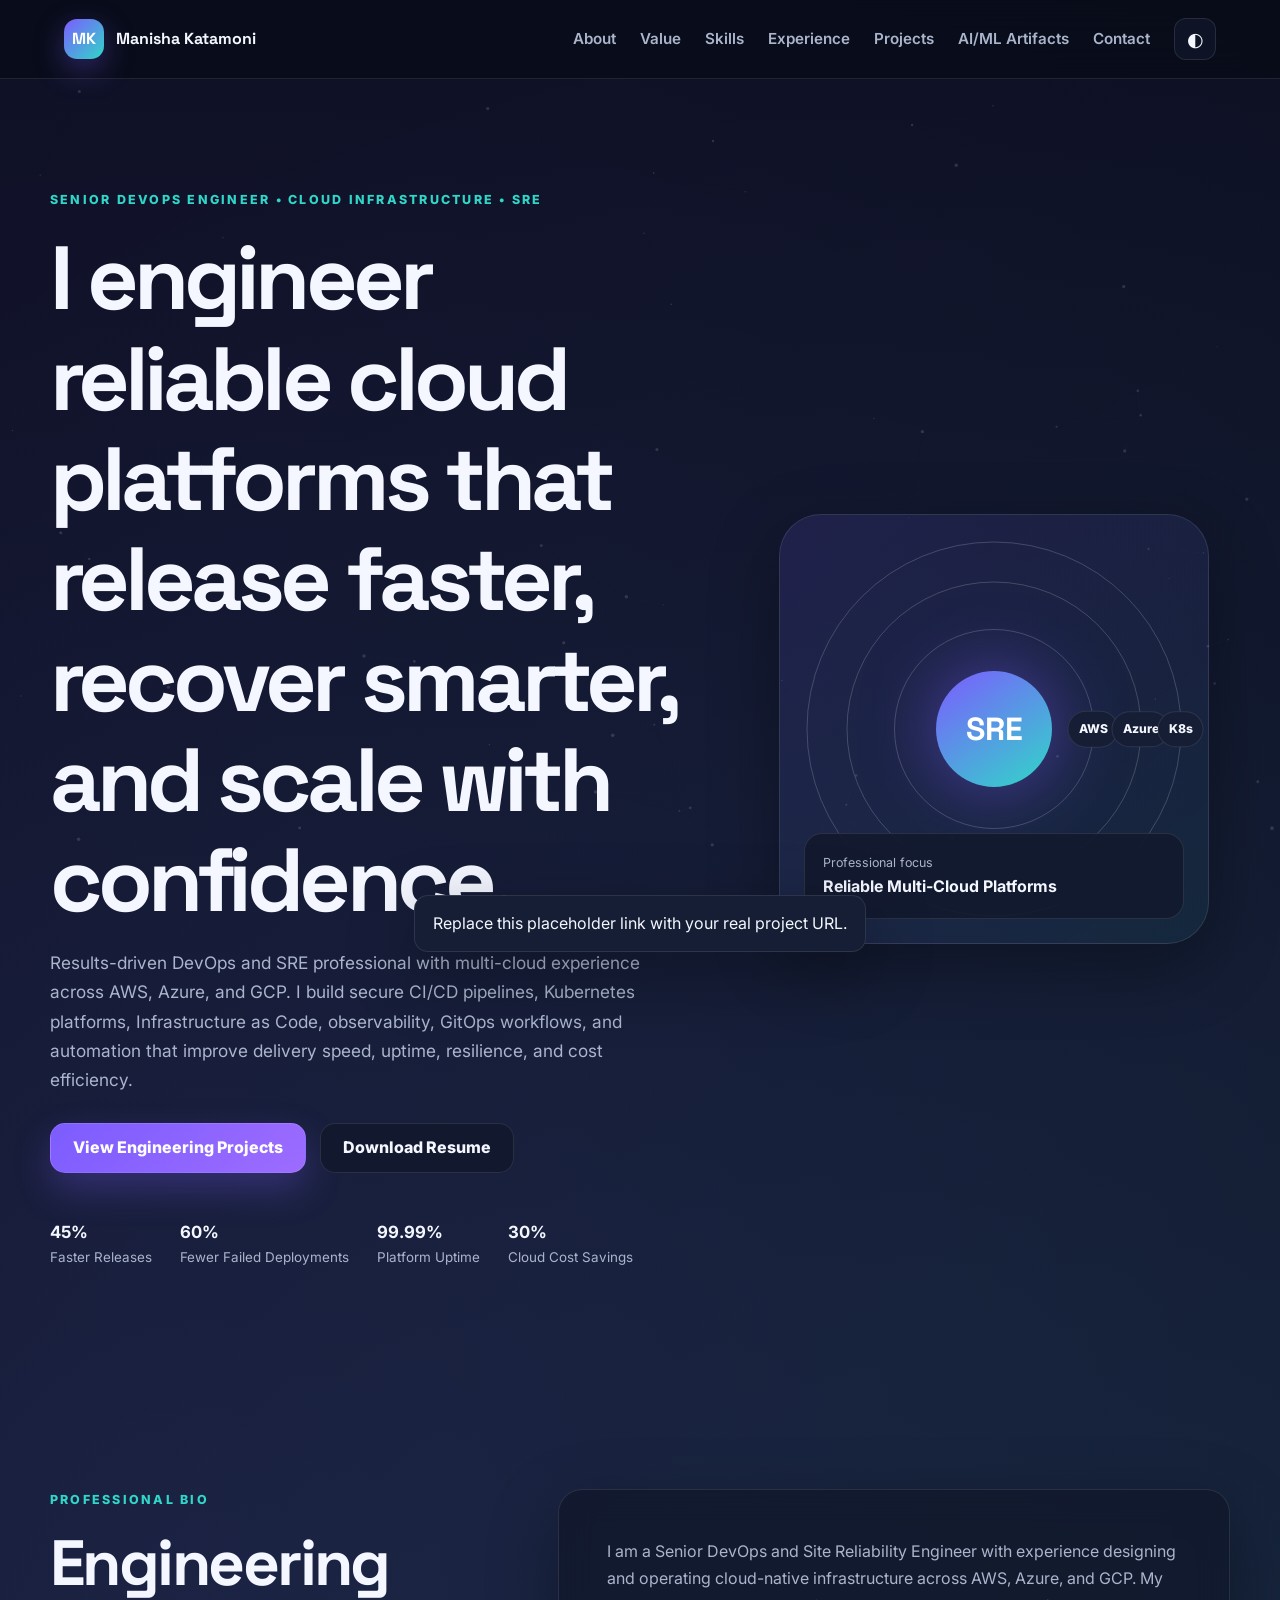
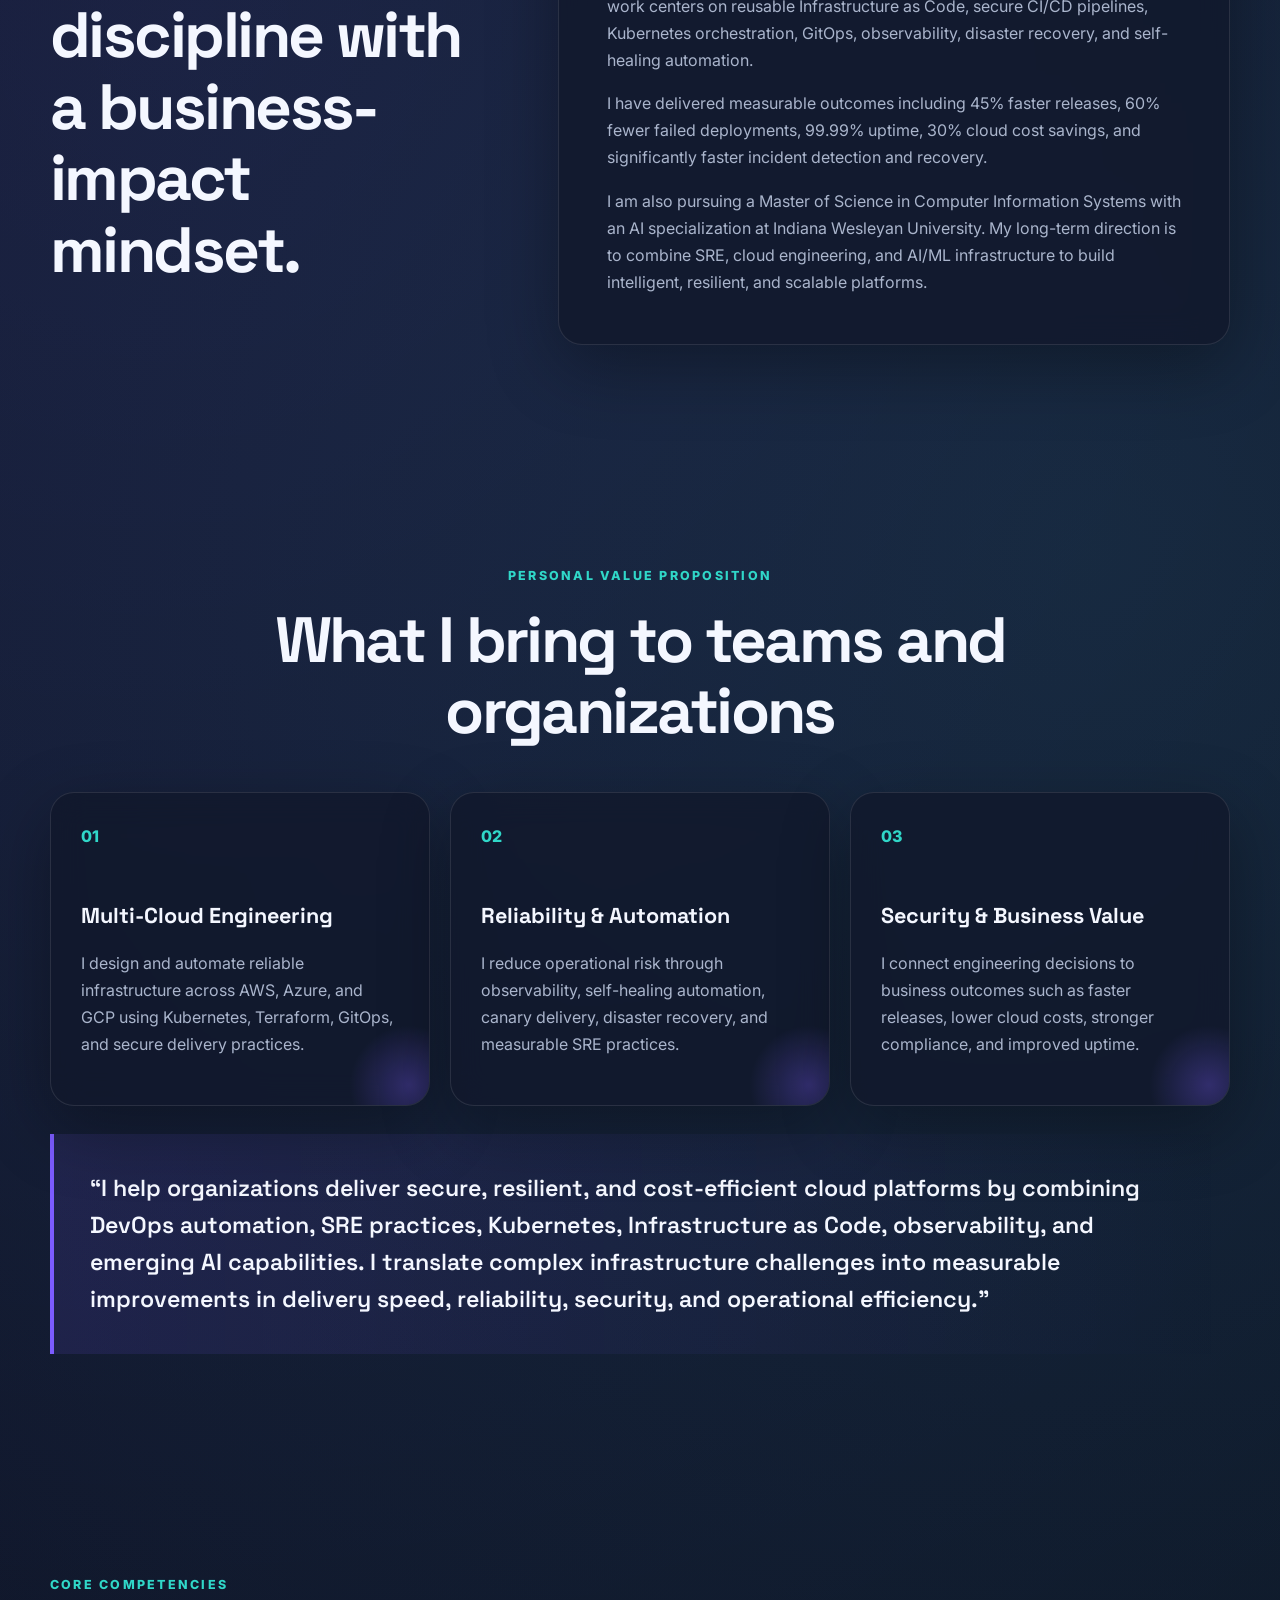
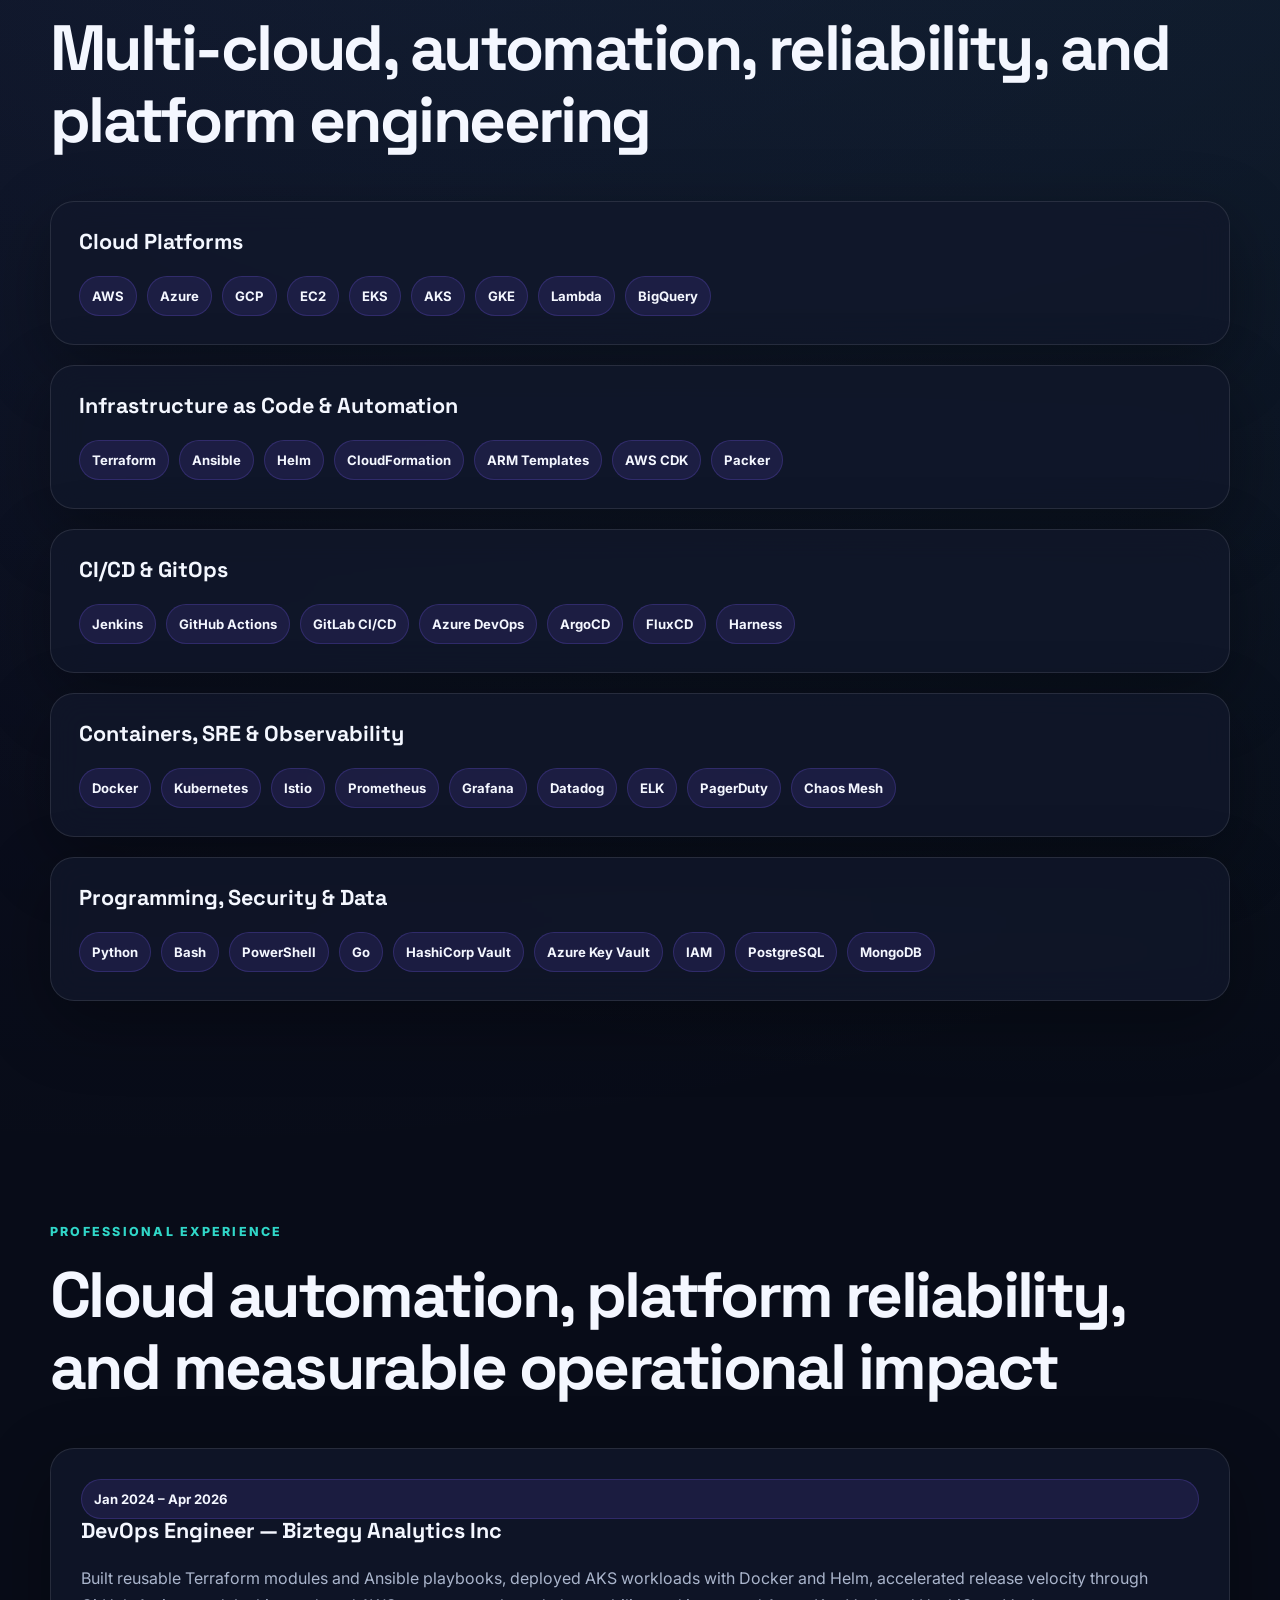
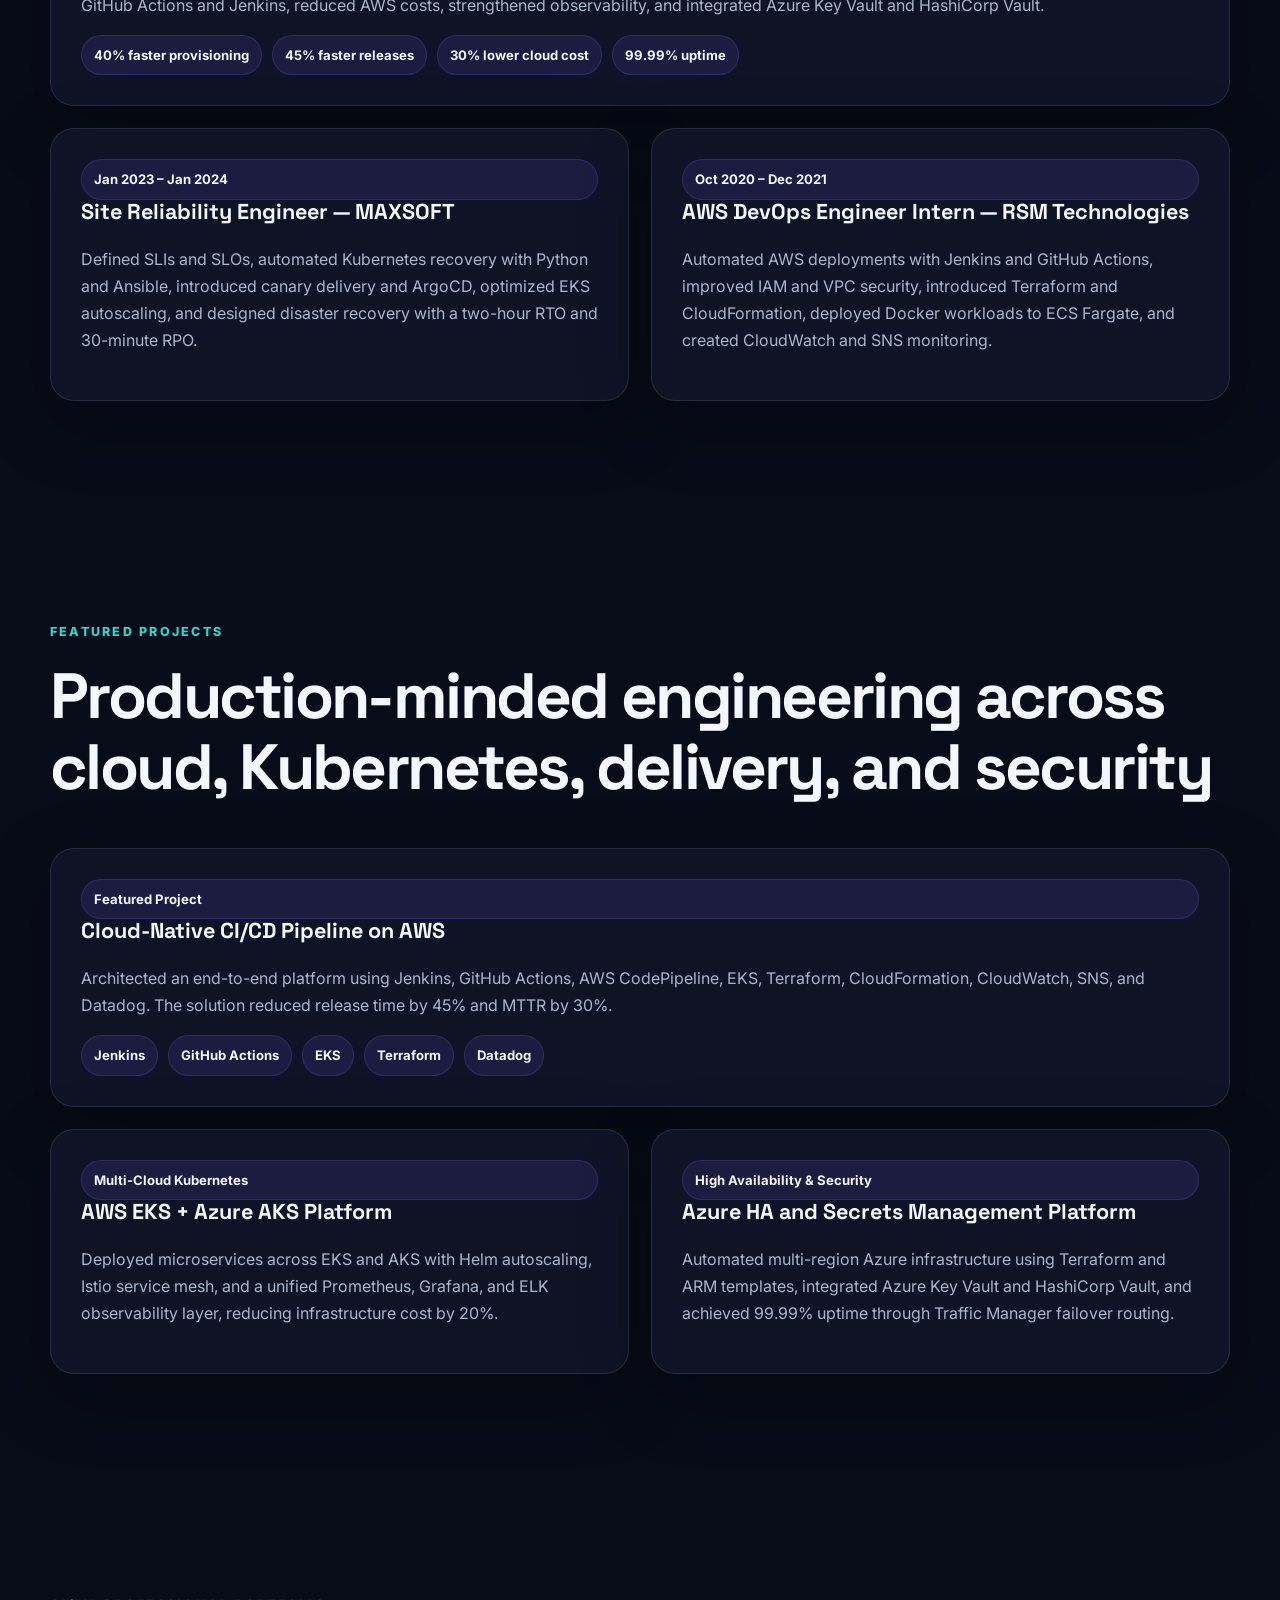
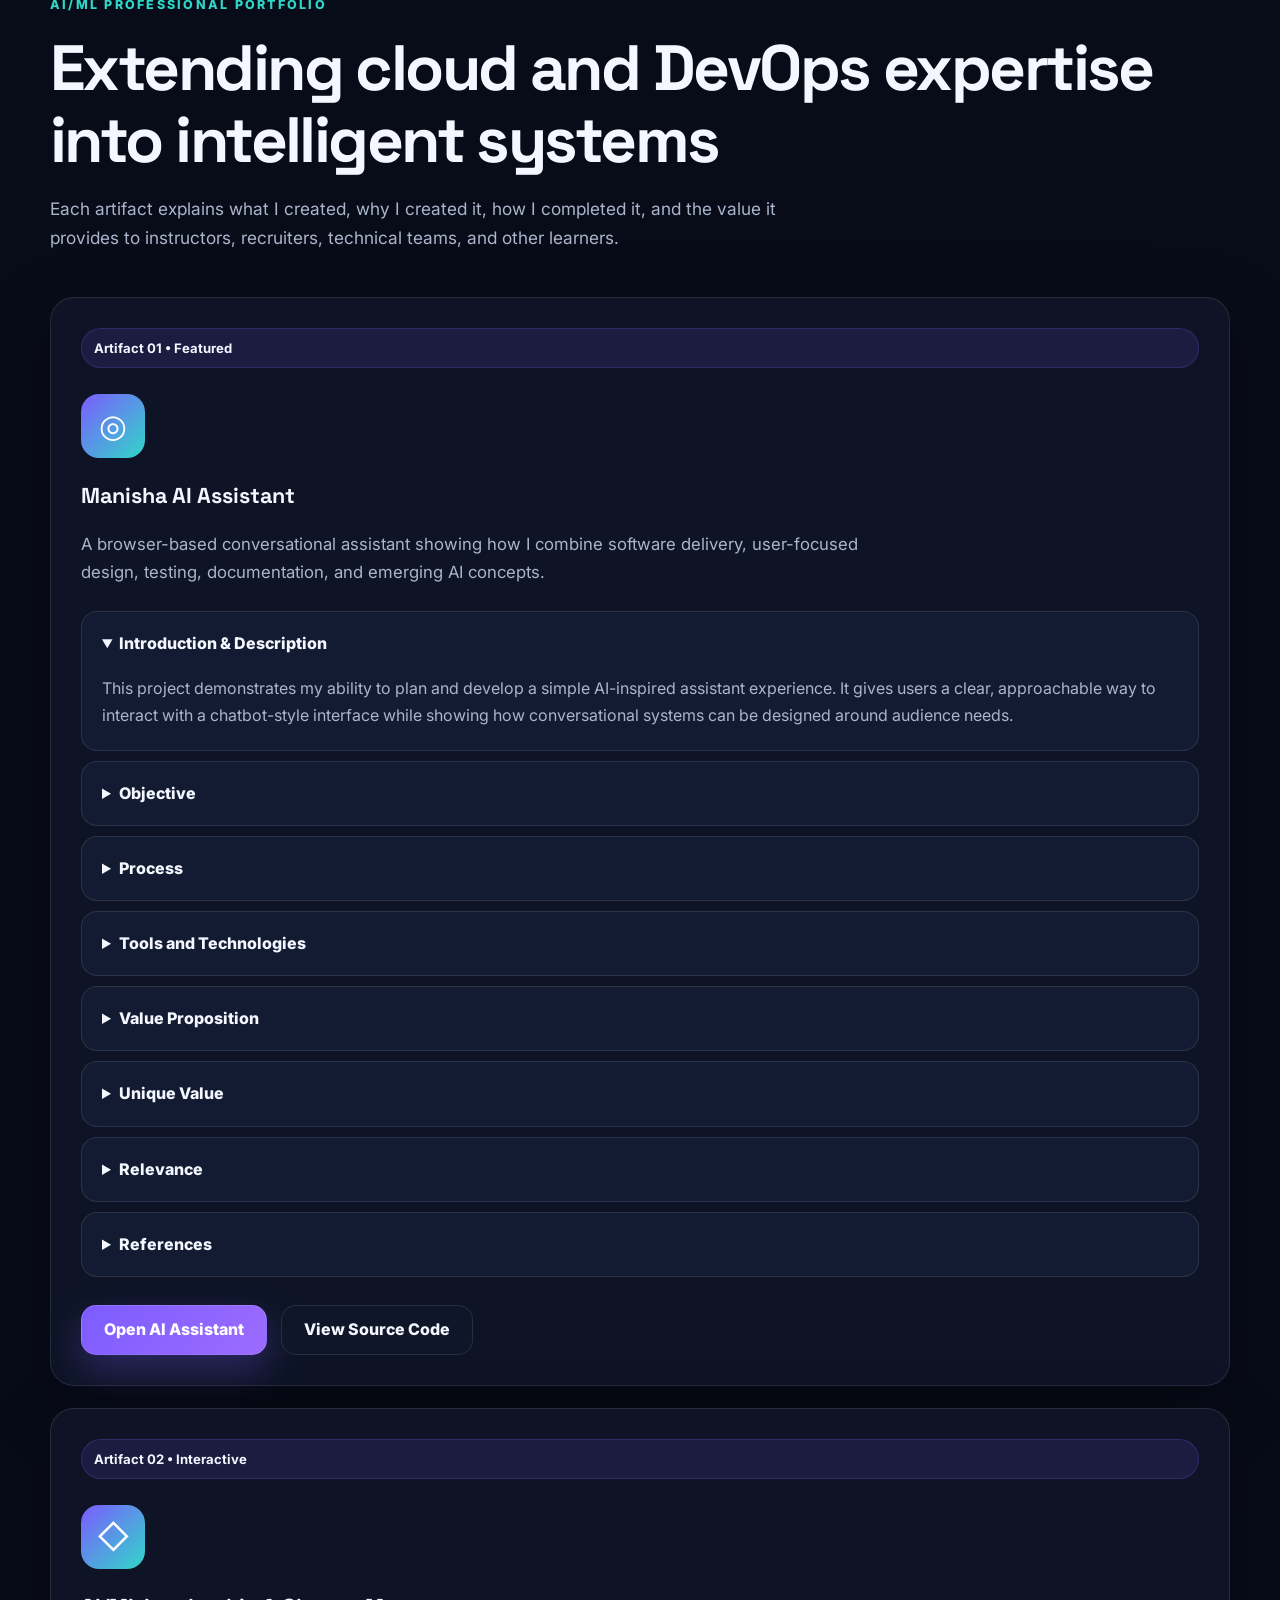
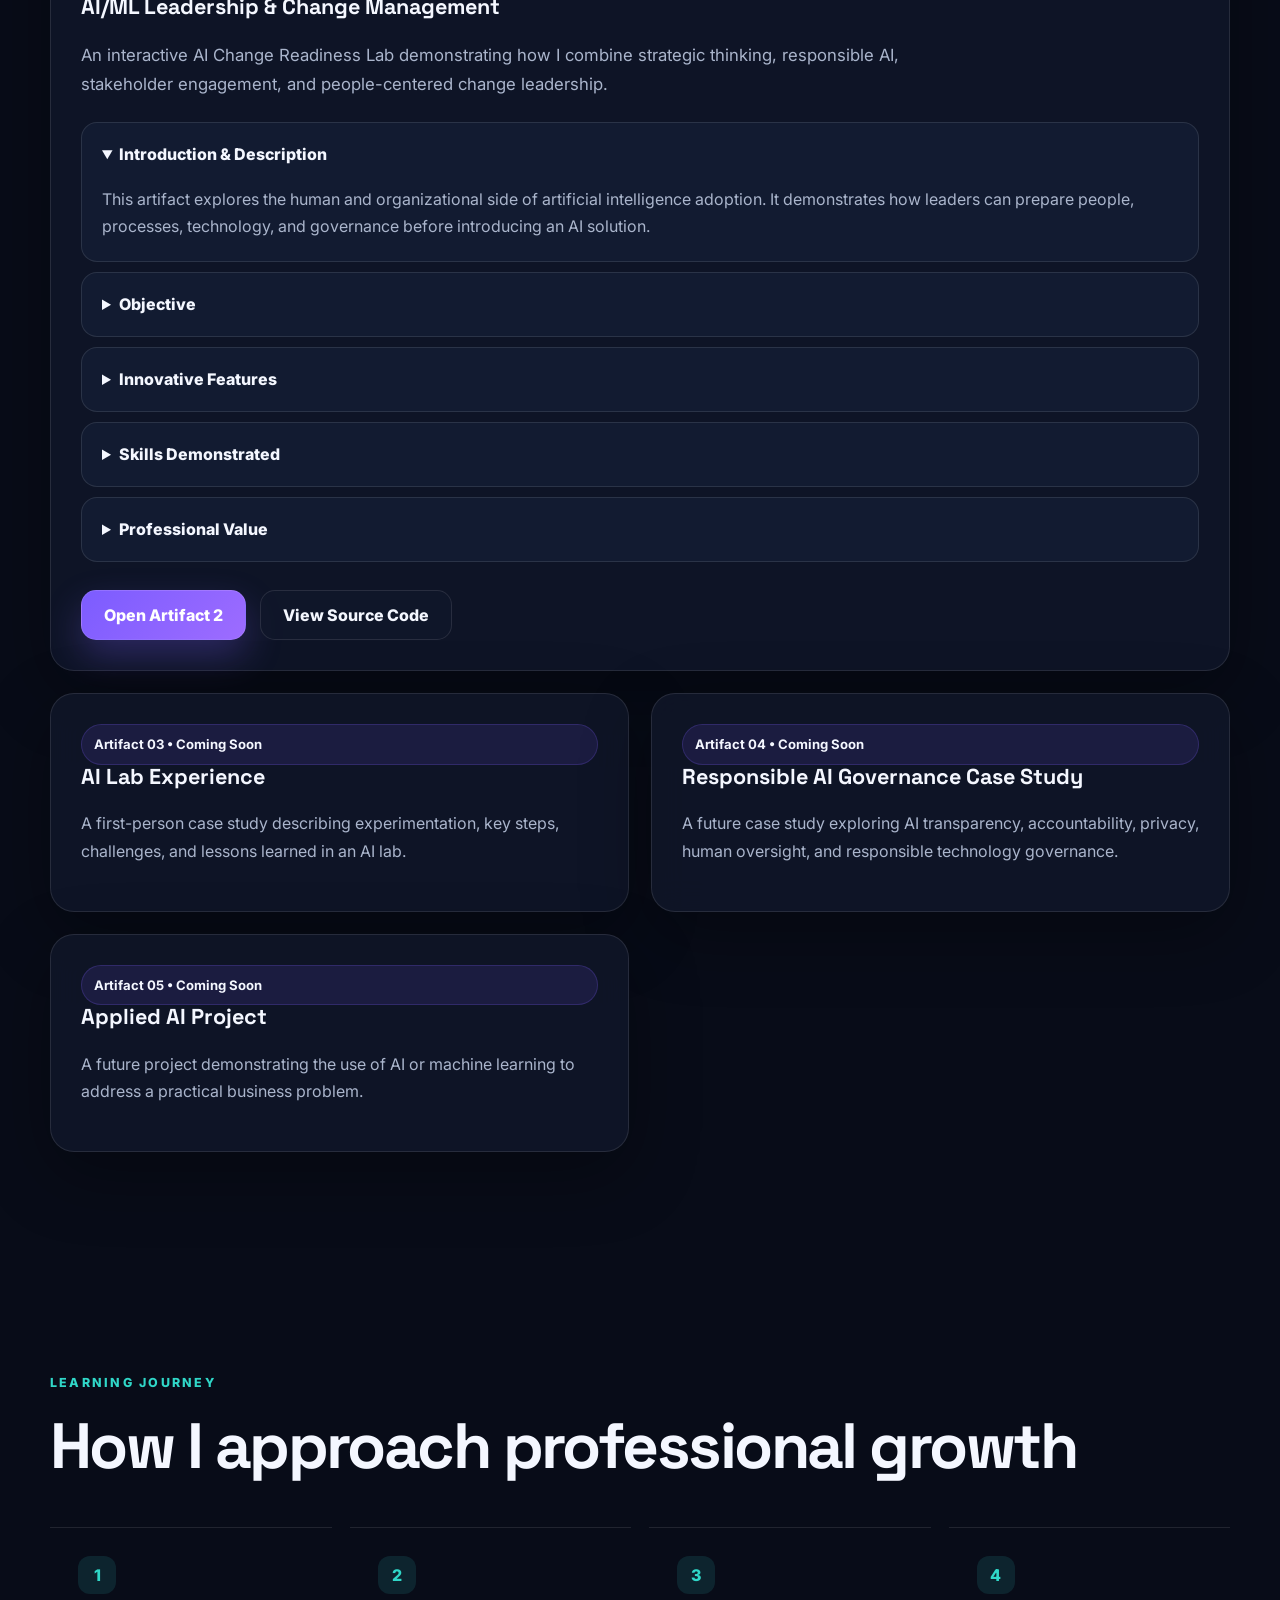
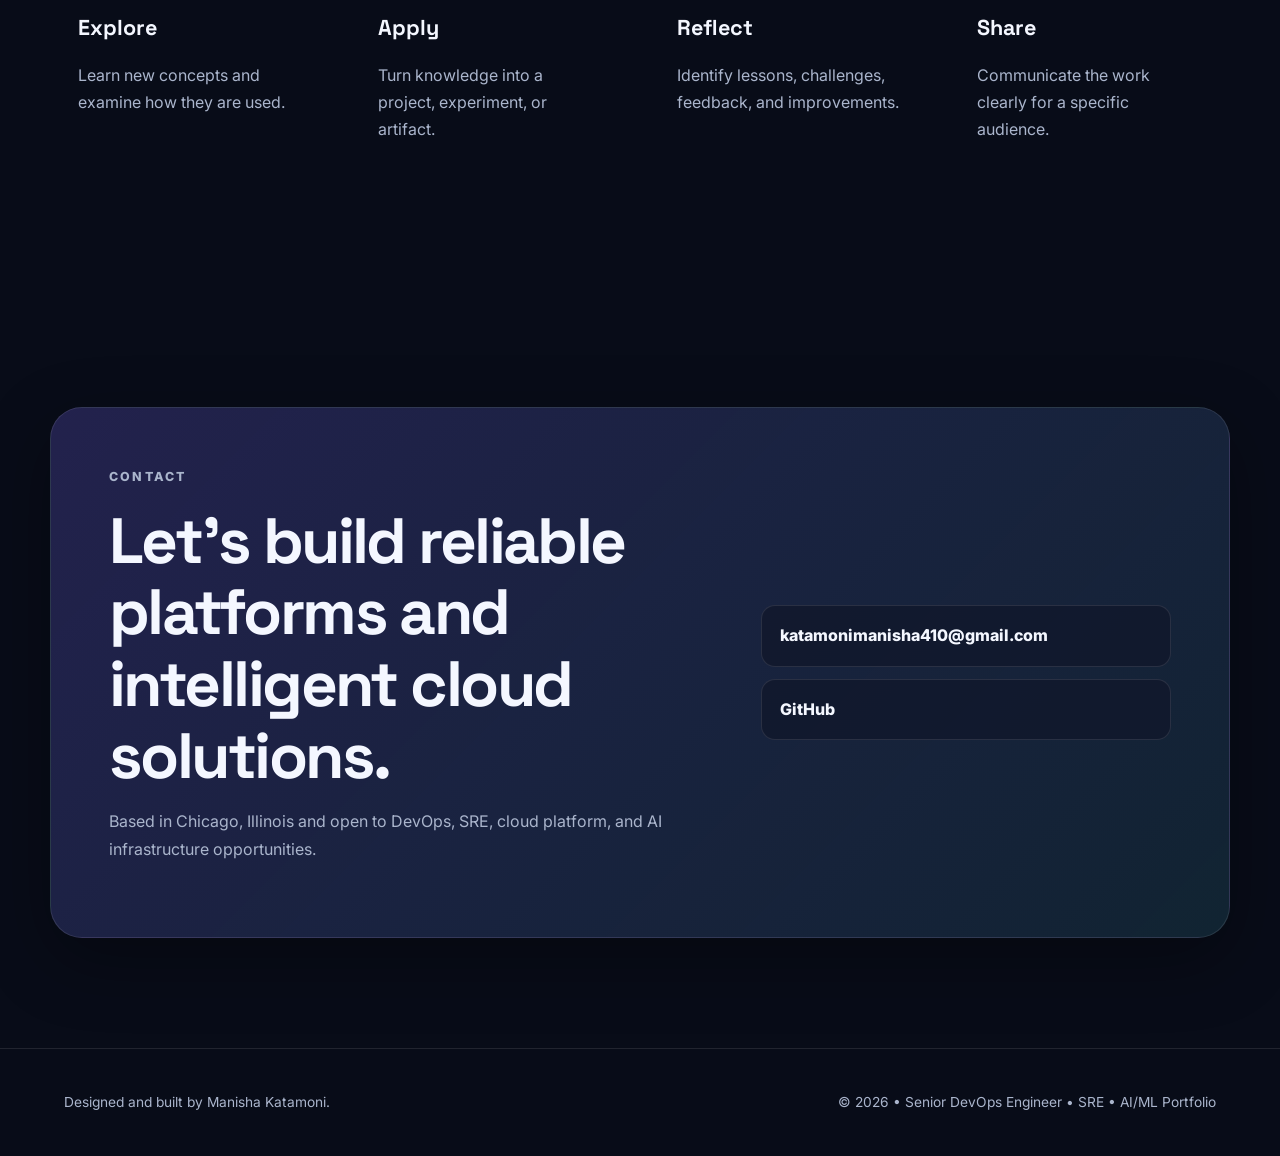
==== commit 7c0c1ddb: "Update index.html" ====
--- a/manisha-portfolio-github-upload/index.html
+++ b/manisha-portfolio-github-upload/index.html
@@ -352,4 +352,5 @@
 
   <script src="script.js"></script>
 </body>
+  <!-- GitHub Pages redeployment -->
 </html>
